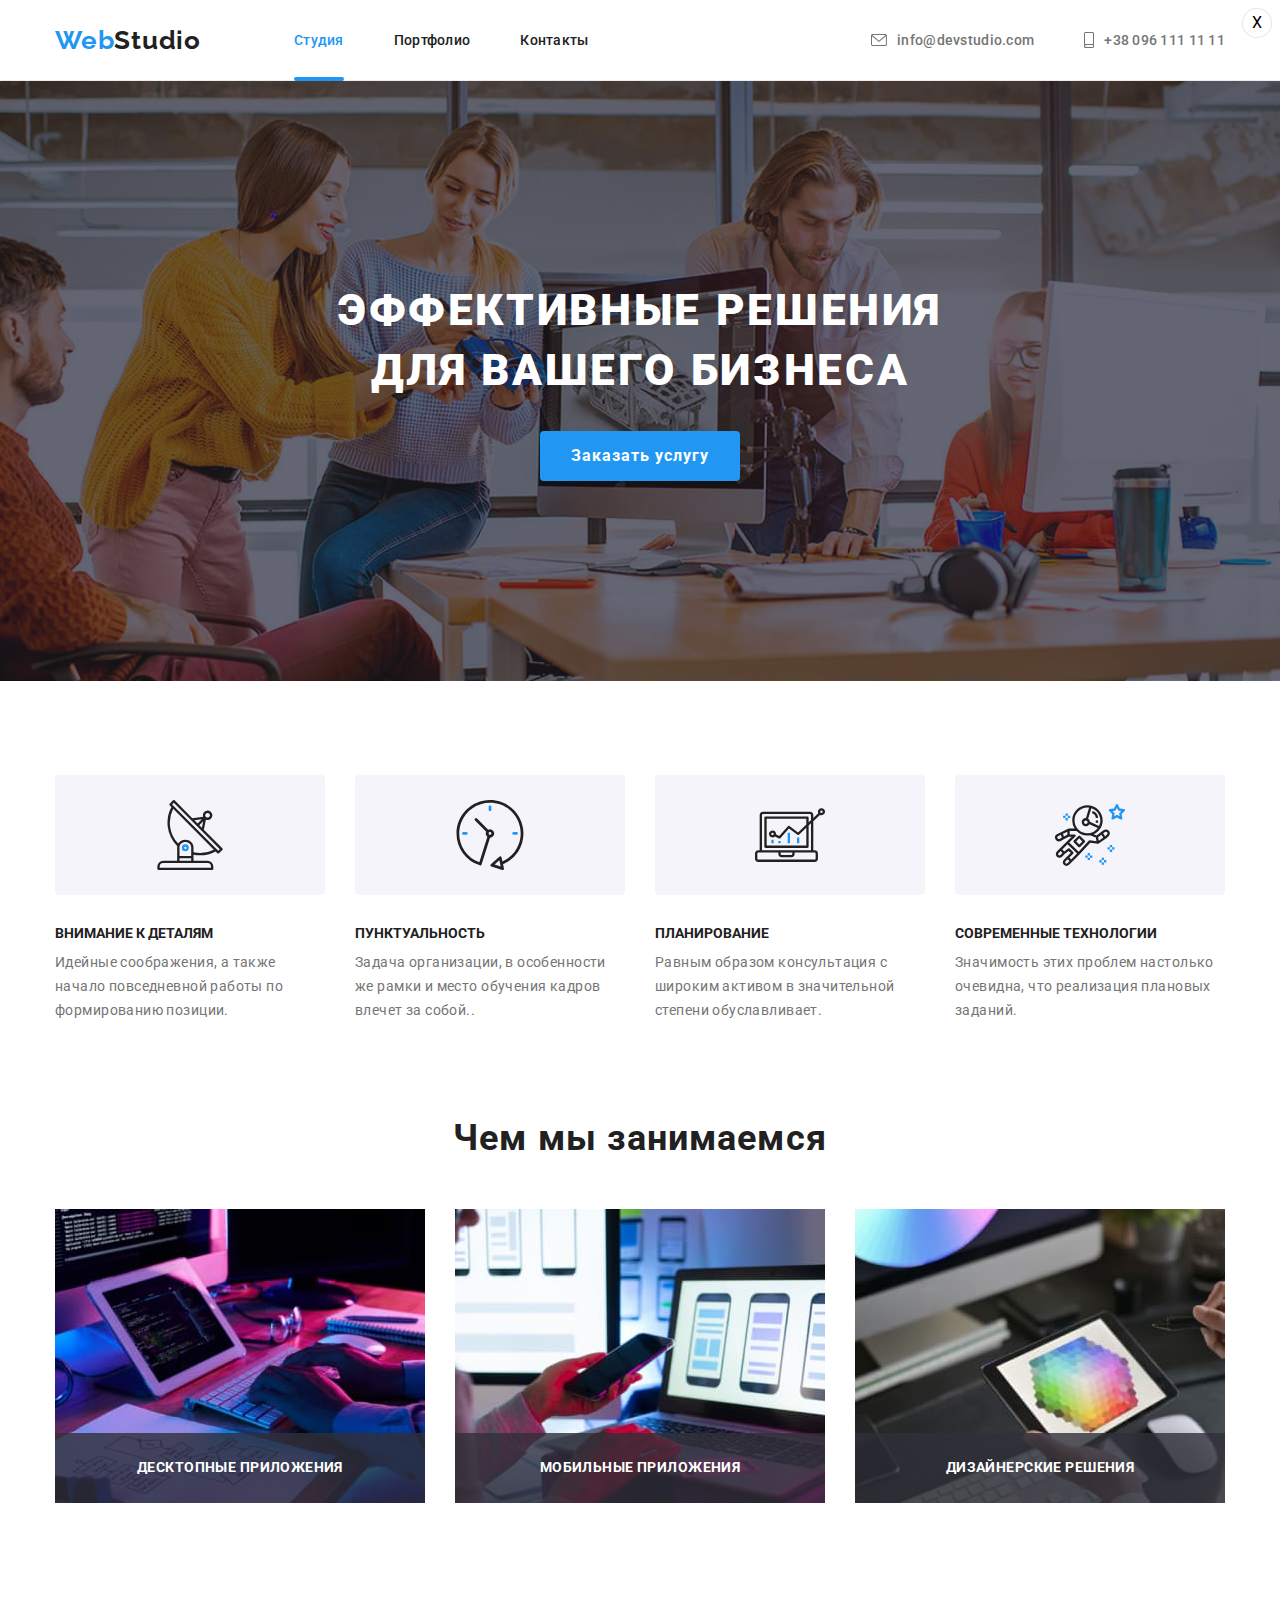
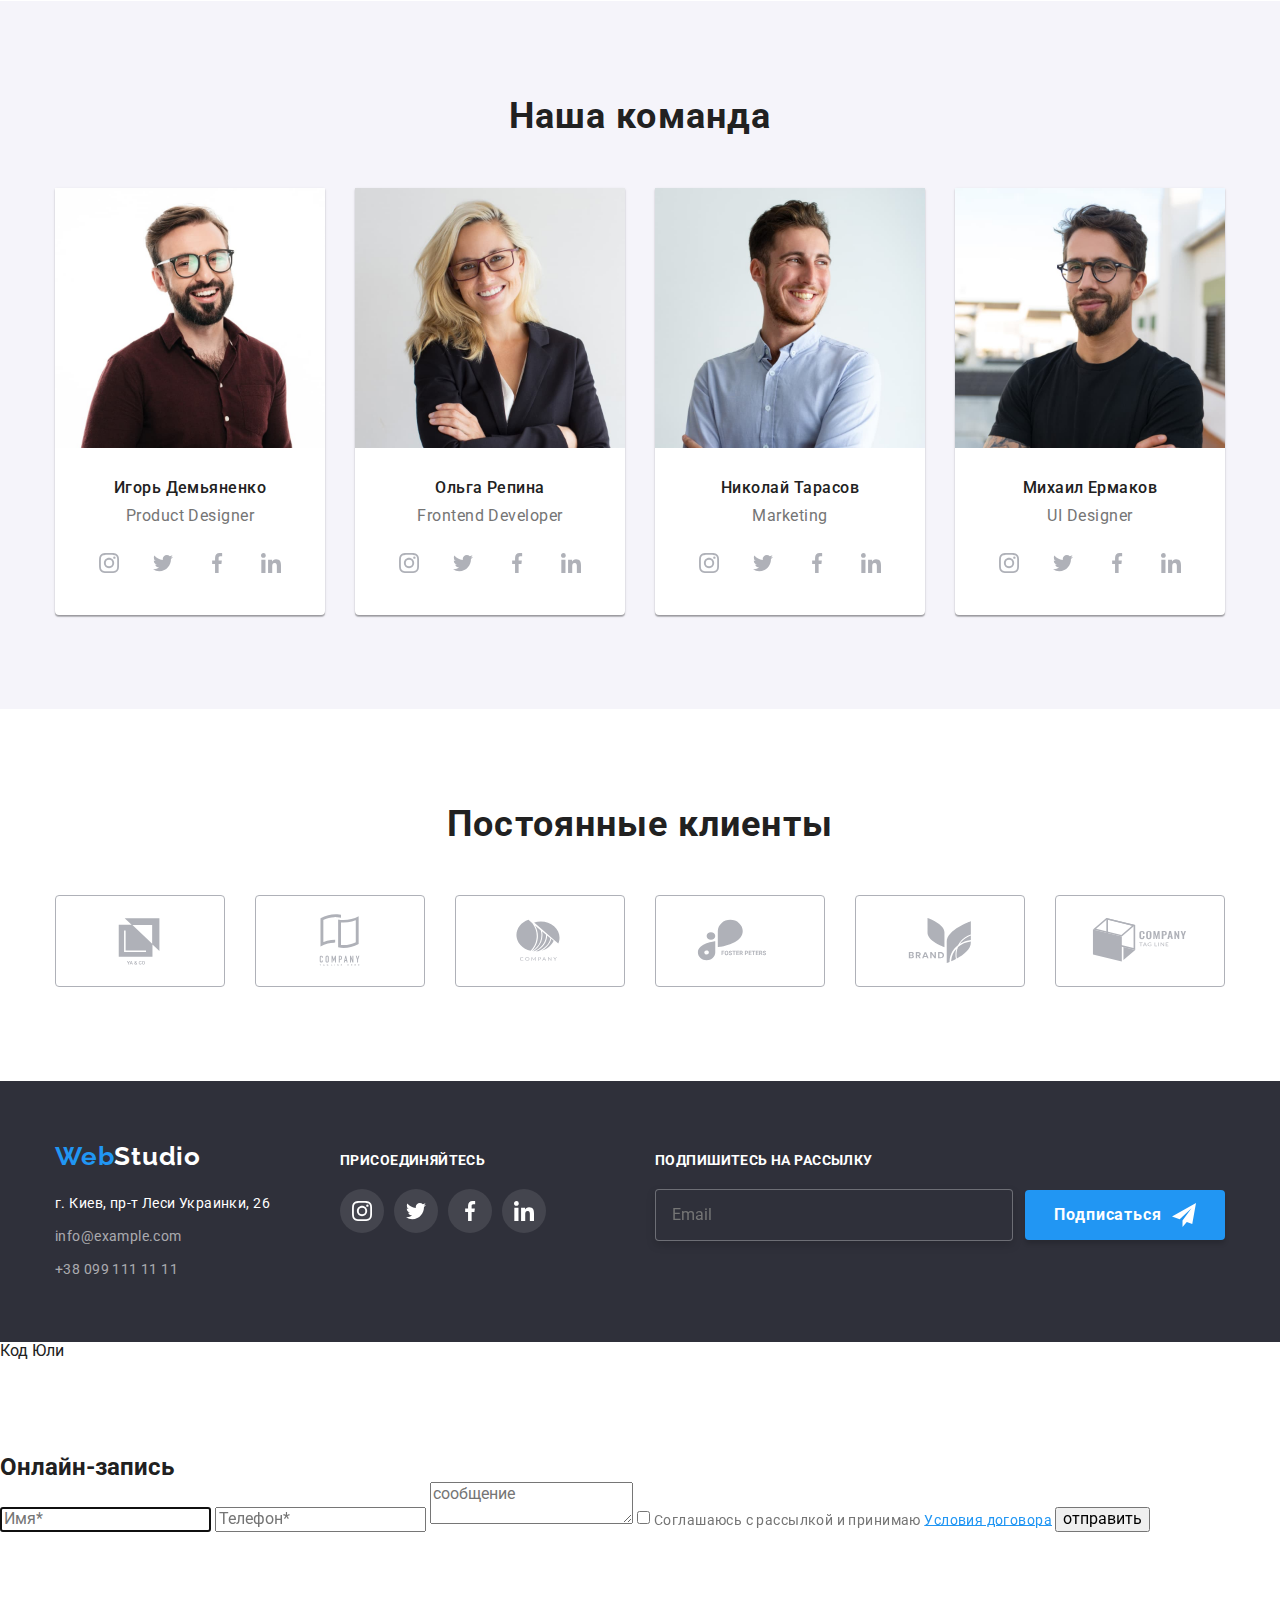
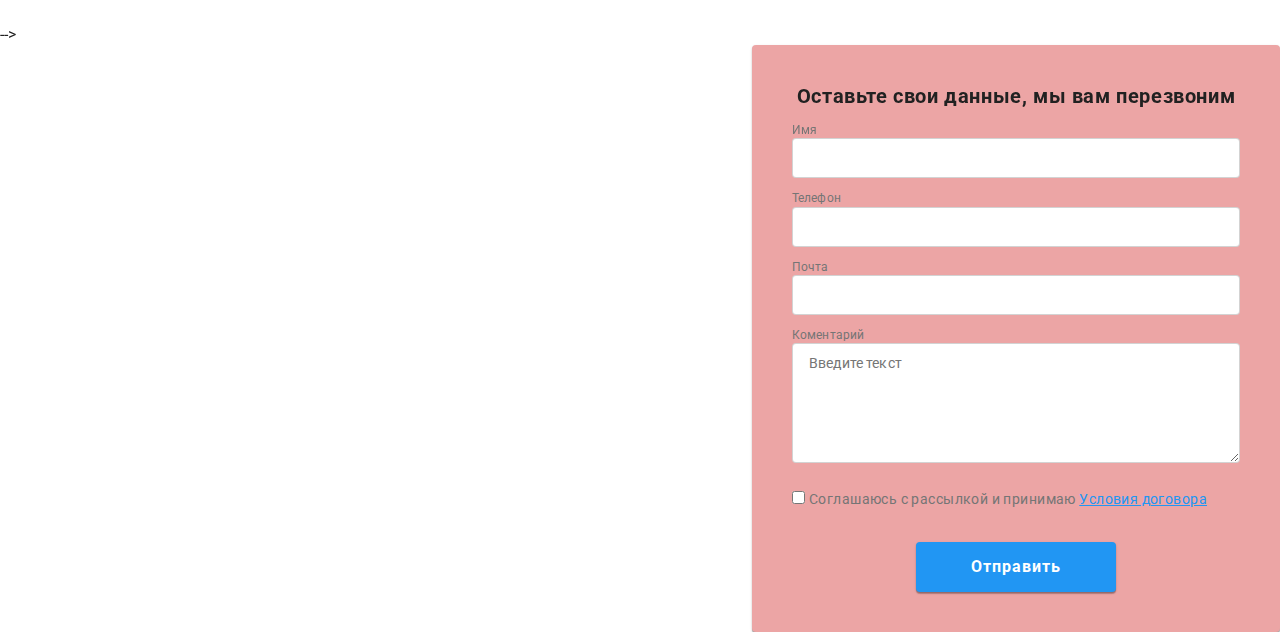
==== index.html @ 8621b05c "ДЗ№6" ====
<!DOCTYPE html>
<html lang="ru">
<head>
    <meta charset="UTF-8">
    <meta http-equiv="X-UA-Compatible" content="IE=edge">
    <meta name="viewport" content="width=device-width, initial-scale=1.0">
    <title>Web Studio</title>
    <link rel="preconnect" href="https://fonts.gstatic.com">
    <link href=" https://fonts.googleapis.com/css2?family=Raleway:wght@700&family=Roboto:wght@400;500;700;900&display=swap " rel = " stylesheet " >
    <link rel="stylesheet" href="https://cdnjs.cloudflare.com/ajax/libs/modern-normalize/1.0.0/modern-normalize.min.css"/>
    <link rel="stylesheet" href="./css/styles.css"/>
</head>
<body>
  <header class="page-header">
    <div class="container">
      <nav class="nav-header">
          <a href="./index.html" class="log-hdr logo-font"><span class="blue-text">Web</span>Studio</a>
          <ul class="list menu">
              <li class="menu-item"><a class="link header-link-hight nav-line active" href="index.html">Студия</a></li>
              <li class="menu-item"><a class="link header-link-hight" href="portfolio.html">Портфолио</a></li>
              <li class="menu-item"><a class="link header-link-hight" href="">Контакты</a></li>
          </ul>
      </nav>       
          <ul class="list menu header-contacts" >
              <li class="menu-item">
                <a class="link header-link-hight grey-text" href="">
                  <svg class="hdr-icon-mail"><use href="./img/icons/sprite.svg#icon-envelope"></use></svg>
                   info@devstudio.com</a>
              </li>
              <li class="menu-item">
                <a class="link header-link-hight grey-text" href="">
                  <svg class="hdr-icon-tel"><use href="./img/icons/sprite.svg#icon-smartphone"></use></svg>
                  +38 096 111 11 11</a>
              </li>
          </ul>
    </div>
  </header>
    <main>
      <section class="main-dark-bg">
         <div class="main-hero hero section-hero">       
          <h1 class="main-title">ЭФФЕКТИВНЫЕ РЕШЕНИЯ<br>ДЛЯ ВАШЕГО БИЗНЕСА</h1>
          <button type="button" class="main-button blue-background" data-modal-open>Заказать услугу</button>
        </div>
      </section>
      <section class="section">
        <div class="container ">
          <h2 class="title-invisible">НАШИ ПРЕИМУЩЕСТВА</h2>
          <ul class="list cards-icon-text">
            <li class="card-li-item">
              <div class="card-icon">
                <svg class="card-icons-svg"><use class="" href="./img/icons/sprite.svg#icon-antenna"></use></svg>
              </div>
              <div class="card-content ">
                <h3 class="title-card-content">ВНИМАНИЕ К ДЕТАЛЯМ</h3>
                <p class="text-card-content">Идейные соображения, а также начало повседневной работы по формированию позиции.</p>
              </div>
            </li>
            <li class="card-li-item">
              <div class="card-icon">
                <svg class="card-icons-svg"><use class="" href="./img/icons/sprite.svg#icon-clock"></use></svg>
              </div>
              <div class="card-content">
                <h3 class="title-card-content">ПУНКТУАЛЬНОСТЬ</h3>
                <p class="text-card-content">Задача организации, в особенности же рамки и место обучения кадров влечет за собой..</p>
              </div>
            </li>
            <li class="card-li-item">
              <div class="card-icon">
                <svg class="card-icons-svg"><use class="" href="./img/icons/sprite.svg#icon-diagram"></use></svg>
              </div>
              <div class="card-content ">
                <h3 class="title-card-content">ПЛАНИРОВАНИЕ</h3>
                <p class="text-card-content" >Равным образом консультация с широким активом в значительной степени обуславливает.</p>
              </div>
            </li>
            <li class="card-li-item">
              <div class="card-icon">
                <svg class="card-icons-svg"><use class="" href="./img/icons/sprite.svg#icon-astronaut"></use></svg>
              </div>
              <div class="card-content ">
                <h3 class="title-card-content">СОВРЕМЕННЫЕ ТЕХНОЛОГИИ</h3>
                <p class="text-card-content" >Значимость этих проблем настолько очевидна, что реализация плановых заданий.</p>
              </div>
            </li>
          </ul>
        </div>
      </section>
      <section class="section-works">
        <div class="container">
          <h2 class="works">Чем мы занимаемся</h2>
           <ul class="list list-works">
            <li class="li-img">
              <div class="work-img"> <img src="img/img.jpg" width="370" height="294" alt="Десктопные приложения">
              <div class="work-img-title"><h3 class="work-img-text"> ДЕСКТОПНЫЕ ПРИЛОЖЕНИЯ </h3> </div>
             </div>
            </li>
            <li class="li-img">
              <div class="work-img"> <img src="img/img-1.jpg" width="370" height="294" alt="Мобильные приложения">
              <div class="work-img-title"><h3 class="work-img-text"> МОБИЛЬНЫЕ ПРИЛОЖЕНИЯ </h3> </div>
            </div>
            </li>
            <li class="li-img">
              <div class="work-img"> <img src="img/img-2.jpg" width="370" height="294" alt="Дизайнерские решения">
              <div class="work-img-title"><h3 class="work-img-text"> ДИЗАЙНЕРСКИЕ РЕШЕНИЯ</h3> </div>
            </div> 
            </li>
          </ul>
       </div> 
    </section>
      <section class="team section">
         <div class="container">          
                <h2 class="team-title">Наша команда</h2>
                <ul class="list team-member card-set">
                  <li class="team-item">
                    <img src="img/img31.jpg" width="270" height="260" alt="Игорь Демьяненко"/>
                    <div class="team-item-info">
                    <h3 class="team-name">Игорь Демьяненко </h3>
                    <p lang="en">Product Designer</p>
                    </div>
                    <ul class="social-icons social-icons-team">
                      <li class="list social-icons-item">
                        <a href="" class="social-icons-link" target="_blank" rel="noopener noreferrer">
                          <svg class="social-icons-svg">
                            <use class="" href="./img/icons/sprite.svg#icon-instagram"></use>
                          </svg>
                        </a>
                      </li>
                      <li class="list social-icons-item">
                        <a href="" class="social-icons-link" target="_blank" rel="noopener noreferrer">
                          <svg class="social-icons-svg">
                            <use class="" href="./img/icons/sprite.svg#icon-twitter"></use>
                          </svg>
                        </a>
                      </li>
                      <li class="list social-icons-item">
                        <a href="" class="social-icons-link" target="_blank" rel="noopener noreferrer">
                          <svg class="social-icons-svg">
                            <use class="" href="./img/icons/sprite.svg#icon-facebook"></use>
                          </svg>
                        </a>
                      </li>
                      <li class="list social-icons-item">
                        <a href="" class="social-icons-link" target="_blank" rel="noopener noreferrer">
                          <svg class="social-icons-svg">
                            <use class="" href="./img/icons/sprite.svg#icon-linkedin"></use>
                          </svg>
                        </a>
                      </li>
                    </ul>
                  </li>
                  <li class="team-item">
                    <img src="img/img32.jpg" width="270" height="260" alt="Ольга Репина"/>
                    <div class="team-item-info">
                    <h3 class="team-name">Ольга Репина</h3>
                    <p lang="en">Frontend Developer</p>
                    </div>
                    <ul class="social-icons social-icons-team">
                      <li class="list social-icons-item">
                        <a href="" class="social-icons-link" target="_blank" rel="noopener noreferrer">
                          <svg class="social-icons-svg">
                            <use class="" href="./img/icons/sprite.svg#icon-instagram"></use>
                          </svg>
                        </a>
                      </li>
                      <li class="list social-icons-item">
                        <a href="" class="social-icons-link" target="_blank" rel="noopener noreferrer">
                          <svg class="social-icons-svg">
                            <use class="" href="./img/icons/sprite.svg#icon-twitter"></use>
                          </svg>
                        </a>
                      </li>
                      <li class="list social-icons-item">
                        <a href="" class="social-icons-link" target="_blank" rel="noopener noreferrer">
                          <svg class="social-icons-svg">
                            <use class="" href="./img/icons/sprite.svg#icon-facebook"></use>
                          </svg>
                        </a>
                      </li>
                      <li class="list social-icons-item">
                        <a href="" class="social-icons-link" target="_blank" rel="noopener noreferrer">
                          <svg class="social-icons-svg">
                            <use class="" href="./img/icons/sprite.svg#icon-linkedin"></use>
                          </svg>
                        </a>
                      </li>
                    </ul>
                  </li>
                  <li class="team-item">
                    <img src="img/img33.jpg" width="270" height="260" alt="Николай Тарасов"/>
                    <div class="team-item-info">
                    <h3 class="team-name">Николай Тарасов</h3>
                    <p lang="en">Marketing</p>
                    </div>
                    <ul class="social-icons social-icons-team">
                      <li class="list social-icons-item">
                        <a href="" class="social-icons-link" target="_blank" rel="noopener noreferrer">
                          <svg class="social-icons-svg">
                            <use class="" href="./img/icons/sprite.svg#icon-instagram"></use>
                          </svg>
                        </a>
                      </li>
                      <li class="list social-icons-item">
                        <a href="" class="social-icons-link" target="_blank" rel="noopener noreferrer">
                          <svg class="social-icons-svg">
                            <use class="" href="./img/icons/sprite.svg#icon-twitter"></use>
                          </svg>
                        </a>
                      </li>
                      <li class="list social-icons-item">
                        <a href="" class="social-icons-link" target="_blank" rel="noopener noreferrer">
                          <svg class="social-icons-svg">
                            <use class="" href="./img/icons/sprite.svg#icon-facebook"></use>
                          </svg>
                        </a>
                      </li>
                      <li class="list social-icons-item">
                        <a href="" class="social-icons-link" target="_blank" rel="noopener noreferrer">
                          <svg class="social-icons-svg">
                            <use class="" href="./img/icons/sprite.svg#icon-linkedin"></use>
                          </svg>
                        </a>
                      </li>
                    </ul>
                  </li>
                  <li class="team-item">
                    <img src="img/img34.jpg" width="270" height="260" alt="Михаил Ермаков"/>
                    <div class="team-item-info">
                    <h3 class="team-name">Михаил Ермаков</h3>
                    <p lang="en">UI Designer</p>
                    </div>
                    <ul class="social-icons social-icons-team">
                      <li class="list social-icons-item">
                        <a href="" class="social-icons-link team-icons-link" target="_blank" rel="noopener noreferrer">
                          <svg class="social-icons-svg">
                            <use class="" href="./img/icons/sprite.svg#icon-instagram"></use>
                          </svg>
                        </a>
                      </li>
                      <li class="list social-icons-item">
                        <a href="" class="social-icons-link team-icons-link" target="_blank" rel="noopener noreferrer">
                          <svg class="social-icons-svg">
                            <use class="" href="./img/icons/sprite.svg#icon-twitter"></use>
                          </svg>
                        </a>
                      </li>
                      <li class="list social-icons-item">
                        <a href="" class="social-icons-link team-icons-link" target="_blank" rel="noopener noreferrer">
                          <svg class="social-icons-svg">
                            <use class="" href="./img/icons/sprite.svg#icon-facebook"></use>
                          </svg>
                        </a>
                      </li>
                      <li class="list social-icons-item">
                        <a href="" class="social-icons-link team-icons-link" target="_blank" rel="noopener noreferrer">
                          <svg class="social-icons-svg">
                            <use class="" href="./img/icons/sprite.svg#icon-linkedin"></use>
                          </svg>
                        </a>
                      </li>
                    </ul>
                  </li>
                </ul>
          </div>
       </section>       
       <section class="section"> 
         <h2 class="title-client">Постоянные клиенты</h2>
        <div class="container"> 
            <ul class="list client-icons card-set-client">
                <li class="client-icons-item"> 
                  <a href="" class="client-link" target="_blank" rel="noopener noreferrer">
                    <svg class="client-icons-svg" width=106px height=60px>
                      <use class="" href="./img/icons/sprite.svg#icon-logo"></use> 
                      </svg>
                  </a>
                </li>
                <li class="client-icons-item"> 
                  <a href="" class="client-link" target="_blank" rel="noopener noreferrer">
                    <svg class="client-icons-svg" width=106px height=60px>
                      <use class="" href="./img/icons/sprite.svg#icon-logo1"></use> 
                      </svg>
                  </a>
                </li>
                <li class="client-icons-item"> 
                  <a href="" class="client-link" target="_blank" rel="noopener noreferrer">
                    <svg class="client-icons-svg" width=106px height=60px>
                      <use class="" href="./img/icons/sprite.svg#icon-logo2"></use> 
                      </svg>
                  </a>
                </li>
                <li class="client-icons-item"> 
                  <a href="" class="client-link" target="_blank" rel="noopener noreferrer">
                    <svg class="client-icons-svg" width=106px height=60px>
                      <use class="" href="./img/icons/sprite.svg#icon-logo3"></use> 
                      </svg>
                  </a>
                </li>
                    <li class="client-icons-item"> 
                      <a href="" class="client-link" target="_blank" rel="noopener noreferrer">
                        <svg class="client-icons-svg" width=106px height=60px>
                          <use class="" href="./img/icons/sprite.svg#icon-logo4"></use> 
                          </svg>
                      </a>
                    </li>
                    <li class="client-icons-item"> 
                      <a href="" class="client-link" target="_blank" rel="noopener noreferrer">
                        <svg class="client-icons-svg" width=106px height=60px>
                          <use class="" href="./img/icons/sprite.svg#icon-logo5"></use> 
                        </svg>
                      </a>
                    </li>
              </ul>
           </div>      
      </section>
    </main>
    <footer class="ftr-dark-bg">
      <div class="container footer-flex">
        <div>
          <a href="./index.html" class="log logo-font footer-logo"><span class="blue-text">Web</span>Studio</a>
          <address>
          <ul class="list footer-text">
            <li class="adres-txt"><a class="link adres-txt" href="https://goo.gl/maps/XNxuDnSuaGoXyThm7" target="_blank" rel="noopener noreferrer">г. Киев, пр-т Леси Украинки, 26</a></li>
            <li class="footer-grey-txt"><a class=" link footer-grey-txt" href="mailto:info@example.com">info@example.com</a></li>
            <li><a class="link footer-grey-txt" href="tel:+380991111111">+38 099 111 11 11</a></li>
          </ul>
          </address>
        </div>
        <div class="ftr-social">
          <p class="ftr-social-title">ПРИСОЕДИНЯЙТЕСЬ</p>
          <ul class="social-icons">
            <li class="list social-icons-item">
              <a href="" class="ftr-icons-link social-icons-link" target="_blank" rel="noopener noreferrer">
                <svg class="social-icons-svg-ftr">
                  <use class="" href="./img/icons/sprite.svg#icon-instagram"></use>
                </svg>
              </a>
            </li>
            <li class="list social-icons-item">
              <a href="" class="ftr-icons-link social-icons-link" target="_blank" rel="noopener noreferrer">
                <svg class="social-icons-svg-ftr">
                  <use class="" href="./img/icons/sprite.svg#icon-twitter"></use>
                </svg>
              </a>
            </li>
            <li class="list social-icons-item">
              <a href="" class="ftr-icons-link social-icons-link" target="_blank" rel="noopener noreferrer">
                <svg class="social-icons-svg-ftr">
                  <use class="" href="./img/icons/sprite.svg#icon-facebook"></use>
                </svg>
              </a>
            </li>
            <li class="list social-icons-item">
              <a href="" class="ftr-icons-link social-icons-link" target="_blank" rel="noopener noreferrer">
                <svg class="social-icons-svg-ftr">
                  <use class="" href="./img/icons/sprite.svg#icon-linkedin"></use>
                </svg>
              </a>
            </li>
          </ul>
        </div>
        <div class="ftr-maling">
          <p class="ftr-maling-title">ПОДПИШИТЕСЬ НА РАССЫЛКУ</p>
          <form name=""  autocomplete="off" >
            <label for="email" class="ftr-label-email">
              <input type="email" name="email" class="ftr-input-email" placeholder="Email" />
            </label>
            <button type="submit" class="ftr-button-send blue-background">
              <div class="ftr-btn-send">
                <p class="ftr-button-txt" >Подписаться</p>
                <svg class="ftr-icons-send">
                  <use class="" href="./img/icons/sprite-form.svg#icon-icon-send"></use>
                </svg></div>
            </button>
          </form>
        </div>
      </div>
    </footer> 
    <div class="backdrop is-hidden" data-modal>
      <div class="modal">
        <button class="modal-btn-close" data-modal-close>X</button>
         <p class="modal-title">Оставьте свои данные, мы вам перезвоним</p>
            <div class="modal-forms">
                  <form class="form" name="" autocomplete="off">
                  
                          <div class="form-field">
                           
                            <label for="name" class="form-label">Имя
                            <input type="text" class="form-input" name="name" id="name"/>
                            </label>
                          </div>
                          <div class="form-field">
                              
                              <label for="tel" class="form-label">Телефон
                                <input type="tel" class="form-input" name="tel" id="tel"/></label>
                          </div>
                          <div class="form-field">
                              
                              <label for="name" class="form-label">Почта
                                <input type="email" class="form-input" name="mail" id="mail"/></label>
                          </div>
                   </form>
            </div> 
      </div>
    </div>
    <script src="./js/modal.js"></script> 
</body>
</html>


Код Юли
 <section class="section content-box" id="contact-form">
            <h2 class="title section-title">Онлайн-запись</h2>
            <form class="contact-form">
              <input
                type="text"
                name="user-name"
                class="contact-form-field"
                pattern="^[a-zA-ZА-Яа-яЁё\s]+$"
                placeholder="Имя*"
                required
                autofocus
              />
              <input
                type="tel"
                name="user-phone"
                class="contact-form-field"
                pattern="[0-9]{10}"
                placeholder="Телефон*"
                required
              />
              <textarea
                class="contact-form-field contact-form-message"
                name="user-message"
                placeholder="сообщение"
              ></textarea>
              <input type="checkbox" name="user-checkbox" class="checkbox visually-hidden" id="checkbox" />
              <label class="checkbox-label" for="checkbox">
                Соглашаюсь с рассылкой и принимаю <a href="#" class="checkbox-link">Условия договора</a>
              </label >

              <button type="submit" class="btn">отправить</button>
            </form>
          </section> -->

          <div class="modal-1">
            <button class="modal-btn-close" data-modal-close>X</button>
             <p class="modal-title">Оставьте свои данные, мы вам перезвоним</p>
                <div class="">
                  <form class="modal-forms" name="" autocomplete="off">
  
                         <label for="name" class="form-label">Имя</label>
                        <input type="text" class="form-input" name="name" id="name"/>
                         
                          <label for="tel" class="form-label">Телефон</label>
                          <input type="tel" class="form-input" name="tel" id="tel"/>
                         
                              <label for="mail" class="form-label">Почта</label>
                                <input type="email" class="form-input" name="mail" id="mail"/>
                         
                          <!-- <div class="modal-form-field"> -->
                              
                              <label for="comment" class="form-label">Коментарий</label>
                          <textarea
                          class="form-comment "
                          name="comment"
                          placeholder="Введите текст"></textarea> 
                    
                        <!-- </div> -->
                        <div class="user-accept"><input type="checkbox" name="user-checkbox" class="checkbox visually-hidden" id="checkbox" />
                   <label class="checkbox-label" for="checkbox">
                     Соглашаюсь с рассылкой и принимаю <a href="#" class="checkbox-link">Условия договора</a>
                   </label ></div>
                   <div class="form-btn">
                   <button type="submit" class="form-button blue-background">Отправить</button></div>
                   </form>
                   
                </div> 
           </div>
---- css/styles.css ----
:root {
    --white-color:#FFFFFF ;
    --black-color:#212121 ;
    --brand-color: #FFFFFF ;
    --grey-color: #757575;
    --object-color: #2196F3 ;
    --dark-bg: #2F303A ;
    --main-font: "Roboto",  sans-serif;
}
html {
    box-sizing: border-box;
}
body {
    background: var(--brand-color) ;
    color:var(--black-color);
    font-family: var(--main-font);
}  

*,
*::before,
*::after {
    box-sizing: inherit;
}
h1,
h2,
h3,
p {
  margin-top: 0;
  margin-bottom: 0;
}
a {
    text-decoration: none;
    color:var(--black-color);
  }

img {
    display: block;
    max-width: 100%;
    height: auto;
}
nav a.active {
    color:var(--object-color);
}



.list {
    margin: 0;
    padding-left: 0;
    list-style: none;
}
.container {
  width: 1200px;
  padding-left: 15px;
  padding-right: 15px;
  margin-left: auto;
  margin-right: auto;
}
.section {
    padding-top: 94px;
    padding-bottom: 94px;
}

.logo-font {
    font-family:"Raleway", sans-serif;
    font-size: 26px;
    line-height: 1.17;
    letter-spacing: 0.03em;
    font-weight: 700;
}

.log-hdr {
    display: inline-block;
    margin-right: 93px;
    padding: 24px 0%;
}

.log {
    display: inline-block;
    }
.page-header {
    border-bottom: 1px solid rgba(236, 236, 236, 1)
}
.page-header .container {
    display: flex;
    justify-content: flex-end;
}
.header-contacts {
    align-items: center;
}   
.header-link-hight {
    display: flex;
    position: relative;
    align-items: center;
    padding: 32px 0px;
    transition-property: color;
    transition-duration: 250ms;
    transition-timing-function: cubic-bezier(0.4, 0, 0.2, 1);
}     

.menu {
    display: inline-flex;
}

.menu-item:not(:last-child) {
    margin-right: 50px;
}
.nav-header {
    display: flex;
    align-items: center;
    margin-right: auto;
}
.hdr-icon-mail {
    width: 16px;
    height: 12px;
    margin-right: 10px;
    fill: currentColor; 
}
.hdr-icon-tel {
    width: 10px;
    height: 16px;
    margin-right: 10px;
    fill: currentColor; 
}

.nav-line::after { 
  content: "";
  display: block;
  position: absolute;
  bottom: -1px;
  width: 100%;
  height: 4px;
  border-radius: 2px;  
  background-color: var(--object-color);
}

header {
    background:var(--brand-color);
    font-weight: 500;
    font-size: 14px;
    line-height: 1.17;
    letter-spacing: 0.02em;
  }

.section-hero {
    display: flex;
    flex-direction: column;
    align-items: center;
    justify-content: center;
    margin-right: auto;
    margin-left: auto;
   
}
.hero {
    padding: 200px 0px;
}
.blue-text {
    color: var(--object-color);
}
.link {
    transition-duration: 250ms;
    transition-property: color, background-color, box-shadow;
    transition-timing-function: cubic-bezier(0.4, 0, 0.2, 1);
}

.link:hover,
.link:focus {
  color: var(--object-color);
  
}
.button:hover,
.button:focus {
  color: var(--white-color); 
  background: var(--object-color);
  box-shadow:   0px 2px 2px 0px rgba(0, 0, 0, 0.12),
                0px 1px 2px 0px rgba(0, 0, 0, 0.08),
                0px 3px 1px 0px rgba(0, 0, 0, 0.1);
}

.main-title {
    font-size: 44px;
    font-weight: 900;
    letter-spacing: 0.06em;
    line-height: 1.36;
    color: var(--white-color) ;
    text-align: center;
 }

.main-hero {
    background-image: linear-gradient(to right,
    rgba(47, 48, 58, 0.4),
    rgba(47, 48, 58, 0.4)),
    url(../img/mainbackground.png);
    background-repeat: no-repeat;
    background-position: center;
    background-size: auto;
    max-width: 1600px;
}

.main-dark-bg {
    background: var(--dark-bg);
    max-width: 1600px;
    margin: auto;
   }

.main-button {
    cursor: pointer;
    color: var(--white-color) ;
    font-weight: 700;
    line-height: 1.88;
    text-align: center;
    letter-spacing: 0.06em;
    height: 50px;
    width: 200px;
    border: none;
    border-radius: 4px;
    margin-top: 30px;
    padding: 0;
    box-shadow: 0px 4px 4px rgba(0, 0, 0, 0.15);
}
.blue-background {
    background: var(--object-color) ;
}

.title-invisible {
    display: none;
}

.cards-icon-text {
    display: flex;
     width: 270px;
}
.card-li-item:not(:last-child)  {
    margin-right: 30px;
}

.card-icon {
    display: flex;
    background: #F5F4FA;
    border-radius: 4px;
     width: 270px;
     height: 120px;
    align-items: center;
    margin-bottom: 30px;
}
.card-content {
    display: block;
}
.title-card-content {
    font-size: 14px;
    text-align: left;
    margin-bottom: 10px;
}

.text-card-content {
    width: 270px;
    font-size: 14px;
    line-height: 1.71;
    letter-spacing: 0.03em;
    color:var(--grey-color);
}

 .works-icons-item {
    display: flex;
    align-items: center;
    height: 120px ;
    width: 270px;
    background: #F5F4FA; 
 } 
.card-icons-svg {
    height: 70px;
    width: auto;
}

.section-works {
     padding-bottom: 94px;
}
.list-works {
    display: inline-flex; 
}

.li-img:not(:last-child) {
  margin-right: 30px;
  }

.work-img {
    position: relative;
}

.work-img-text {
    position: absolute;
    bottom: 0%;
    width: 100%;
    height: 70px;
    display: flex;
    justify-content:center;
    align-items:center;
    background-color: rgba(47, 48, 58, 0.8);
    color: var(--brand-color);
    font-weight: bold;
    font-size: 14px;
    line-height: 1.14;
    letter-spacing: 0.03em;
    text-align: center;
}

.card-set {
    display: flex;
    flex-wrap: wrap;
    margin-left: -30px;
    margin-top: -50px;
}
.team-item {
    margin-left: 30px;
    margin-top: 50px;
    background: var(--brand-color);
    box-shadow: 0px 1px 3px rgba(0, 0, 0, 0.12), 
                0px 1px 1px rgba(0, 0, 0, 0.14), 
                0px 2px 1px rgba(0, 0, 0, 0.2);
    border-radius: 0px 0px 4px 4px;
    width: 270px;
}

.works,
.team-title  {
    font-size: 36px;
    line-height: 1.17;
    letter-spacing: 0.03em;
    text-align: center;
    margin-bottom: 50px ; 
   }
.team {
    background: #F5F4FA; 
}
.team-member {
    font-size: 16px;
    line-height: 1.17;
    letter-spacing: 0.03em;
    text-align: center;
    color:var(--grey-color);
   }

 .team-item-info {
     padding-top: 30px ;
     padding-bottom: 16px ;
 }  
.team-name {
    font-size: 16px;
    line-height: 1.19;
    font-weight: 500;
    text-align: center;
    letter-spacing: 0.03em;
    color:var(--black-color);
    padding-bottom: 10px ;
}
.grey-text {
    color:var(--grey-color) ;
}
footer {
    padding: 60px 0px; 
}
.footer-logo {
    margin-bottom: 20px ;
    color:var(--white-color) ;
}
.footer-text {
    font-style: normal;   
    font-size: 14px;
    line-height: 1.71;
    letter-spacing: 0.03em;
}
.adres-txt{
    color:var(--white-color);
    margin-bottom: 9px;
}
.footer-grey-txt {
    color: rgba(255, 255, 255, 0.6);
    margin-bottom: 9px;
}


/* portfolio*/

.li-button {
    margin-right: 8px;
}
.button {
    cursor: pointer;
    background: #F5F4FA ;
    font-weight: 500;
    font-size: 16px;
    line-height: 1.63;
    letter-spacing: 0.06em;
    border: 0px;
    border-radius: 4px;
    padding: 6px 22px;
    transition-duration: 250ms;
    transition-property: color, background-color, box-shadow;
    transition-timing-function: cubic-bezier(0.4, 0, 0.2, 1);
} 

.button-all { /* кнопка синяя всегда*/
    color: var(--white-color); 
    background: var(--object-color);
}

 .menu-button {
    display: flex;
    justify-content: center;
    flex-wrap: wrap;
    margin-bottom: 50px;
 }


.card-portf {
    margin-bottom: -1px;
}

.cards {
    display: flex;
    flex-wrap: wrap;
    flex-basis: calc((100% - 3 * 30px) / 3);
    margin-left: -30px;
    margin-top: -30px;
}
.list-card {
    display: flex;
    margin-left: 30px;
    margin-top: 30px;
    padding-top: 0 px;
    background: var(--brand-color);    
    width: 368px;
}

 .link-card {
    position: relative;
 }
 
.card-portf {
     display: block;
     position: relative;
     overflow: hidden ;
}

.link-card:hover,
.link-card:focus { 
    box-shadow:  0px 1px 1px rgba(0, 0, 0, 0.12), 
                  0px 4px 4px rgba(0, 0, 0, 0.06),
                   1px 4px 6px rgba(0, 0, 0, 0.16);
    transition-duration: 250ms;
    transition-timing-function: cubic-bezier(0.4, 0, 0.2, 1);
}
.overlay-text {
    opacity: 0;
    position: absolute;
    top: 0;
    left: 0;
    width: 100%;
    height: 100%;
    padding: 63px 24px;
    background-color: rgba(33, 150, 243, 0.9);
    transform: translateY(100%);
    transition-duration: 250ms;
    transition-timing-function: cubic-bezier(0.4, 0, 0.2, 1);
}

.link-card:hover .overlay-text,
.link-card:focus .overlay-text {
    opacity: 1;
    transform: translateY(0%);
    transition-duration: 250ms;
    transition-timing-function: cubic-bezier(0.4, 0, 0.2, 1);
 }

.card-title {
    font-weight: 700;
    font-size: 18px;
    line-height: 2;
    letter-spacing: 0.06em;
 }

.overlay-text {
   font-size: 18px;
    line-height: 1.56;
    letter-spacing: 0.03em;
    color: var(--white-color);
}

.card-txt-portf {
    font-weight: 400 ;
    font-size: 16px ;
    line-height: 1.88 ;
    letter-spacing: 0.03em;
    color:var(--grey-color);
}

.card-txt {
    padding: 20px 24px;
    border: 1px solid #EEEEEE;
}



.social-icons {
    display: inline-flex;
    padding-inline-start: 0px;
    margin-block-start: 0px;
    margin-block-end: 0px;
}
.social-icons-team {
    padding-bottom: 30px;
}
.social-icons-svg {
    width: 20px;
    height: 20px;
    fill: rgba(175, 177, 184, 1);
   }

.social-icons-link:hover .social-icons-svg,
.social-icons-link:focus .social-icons-svg {
      fill: var(--brand-color);
}
.social-icons-link:hover,
.social-icons-link:focus {
     background-color:  var(--object-color);
}

.social-icons-link {
    display: flex;
    align-items: center;
    justify-content: center;
    width: 44px;
    height: 44px;
    border-radius: 50%;
    transition-duration: 250ms;
    transition-property: color, background-color;
    transition-timing-function: cubic-bezier(0.4, 0, 0.2, 1);
}

.social-icons-item:not(:last-child) {
    margin-right: 10px;
}

.title-client {
    font-size: 36px;
    line-height: 1.17;
    text-align: center;
    letter-spacing: 0.03em;
    margin-bottom: 50px;
   }

.client-icons {
     display: block;
}

.client-icons-item {
    width: 170px ;
    height: 92px ;
 } 
.client-icons :not(:last-child) {
    margin-right: 30px;
}
.client-link{
    border: 1px solid #AFB1B8 ;
    box-sizing: border-box;
    border-radius: 4px;
    display: flex;
    justify-content: center;
    align-items: center;
    width: 100%;
    height: 100%;
    fill: rgba(175, 177, 184, 1);
    transition-duration: 250ms;
    transition-property:  fill, border-color;
    transition-timing-function: cubic-bezier(0.4, 0, 0.2, 1);

}

.card-set-client {
    display: flex;
    flex-wrap: wrap;
}

.client-link:hover,
.client-link:focus  {
    fill:  var(--object-color);
    border-color:var(--object-color) ;

}

.ftr-dark-bg {
    background: var(--dark-bg);
}
.footer-flex {
    display: flex;
    align-items: baseline;
    margin-right: auto;
}
.ftr-social {
    margin-left: 70px;
}
.social-icons-svg-ftr {
    width: 20px;
    height: 20px;
    fill: var(--brand-color);
}
.ftr-social-title {
    font-weight: bold;
    font-size: 14px;
    line-height: 1.14;
    letter-spacing: 0.03em;
    color: var(--brand-color);
    margin-bottom: 20px;
}
.ftr-icons-link {
    background-color:rgba(255, 255, 255, 0.1);
}



.ftr-maling {
    width: 570px;
    margin-left: auto;
}

.ftr-maling-title {
    font-weight: bold;
    font-size: 14px;
    line-height: 1.14;
    letter-spacing: 0.03em;
    color: var(--brand-color);
    margin-bottom: 20px;
}

.ftr-input-email {
    width: 358px; 
    font-size: 16px;
    line-height: 1.25;
    color: rgba(255, 255, 255, 0.6);
    background-color: var(--dark-bg);
    border: 1px solid rgba(255, 255, 255, 0.3);
    filter: drop-shadow(0px 4px 4px rgba(0, 0, 0, 0.15));
    border-radius: 4px;
    padding-top: 15px;
    padding-bottom: 15px;
    padding-left: 16px;
}

.ftr-button-send {
    cursor: pointer;
    color: var(--white-color) ;
    font-weight: 700;
    line-height: 1.88;
    text-align: center;
    letter-spacing: 0.06em;
    height: 50px;
    width: 200px;
    border: none;
    border-radius: 4px;
    margin-left: 8px;
    box-shadow: 0px 4px 4px rgba(0, 0, 0, 0.15);
}

.ftr-btn-send {
    display: inline-flex;
    align-items: center;
}

.ftr-button-txt {
    margin-right: 10px;
}

.ftr-icons-send {
    width: 24px;
    height: 24px;
    fill: var(--brand-color);
}


.modal {
    position: absolute;
    top: 50%;
    left: 50%;
    transform: translate(-50%, -50%);
    width: 100%;
    max-width: 528px;
    min-height: 581px;
    padding: 40px 40px;
    background-color: #fff;
    box-shadow:  0px 1px 3px rgba(0, 0, 0, 0.12),
                 0px 1px 1px rgba(0, 0, 0, 0.14),
                 0px 2px 1px rgba(0, 0, 0, 0.2);
    border-radius: 4px;
  }

  

.backdrop {
    position: fixed;
    top: 0;
    left: 0;
    width: 100%;
    height: 100%;
    background-color: rgba(23, 26, 36, 0.6);
    overflow: auto;
    transition-duration: 250ms;
    transition-timing-function: cubic-bezier(0.4, 0, 0.2, 1);
  }
  
  .is-hidden {
    opacity: 0;
    visibility: hidden;
    pointer-events: none;
  }

  .modal-btn-close {
    cursor: pointer;
    position: absolute;
    top: 8px;
    right: 8px;
    border-radius: 50%;
    border: 1px solid rgba(0, 0, 0, 0.1);
    background: #FFFFFF;
    width: 30px;
    height: 30px;
  }
.modal-title {
    margin-bottom: 12px;
    font-weight: bold;
    font-size: 20px;
    line-height: 1.15;
    text-align: center;
    letter-spacing: 0.03em;
    color: #212121;
}
.modal-forms {
    /*display: flex;
    flex-direction: column;*/
    /*align-items: center;*/
    /*justify-content: center;*/
    /*margin-right: auto;
    margin-left: auto;*/
    
}
.modal-1 {
    
    margin-left: auto;
    max-width: 528px;
    min-height: 581px;
    padding: 40px 40px;
    background-color: rgb(236, 165, 165);
    box-shadow:  0px 1px 3px rgba(0, 0, 0, 0.12),
                 0px 1px 1px rgba(0, 0, 0, 0.14),
                 0px 2px 1px rgba(0, 0, 0, 0.2);
    border-radius: 4px;
  }
.modal-form-field {
 
}
.form-label {
    /*display: block;*/
    
    margin-bottom: 4px;
    font-size: 12px;
    line-height: 1.16;
    letter-spacing: 0.01em;
    color: var(--grey-color);

}

.form-input {
    /*display: block;*/
    width: 100%;
    height: 40px;
    margin-bottom: 10px;
    border: 1px solid rgba(33, 33, 33, 0.2);
    border-radius: 4px;
}

.form-comment {
    /*display: block;*/
    width: 100%;
    height: 120px;
    margin-bottom: 20px;
    border: 1px solid rgba(33, 33, 33, 0.2);
    border-radius: 4px;
    font-size: 14px;
    line-height: 1.14;
    letter-spacing: 0.01em;
    color: rgba(117, 117, 117, 0.5);
    padding: 12px 16px;
}

.form-button {
    display: block;
   margin-right: auto;
   margin-left: auto;
  
    cursor: pointer;
    color: var(--white-color) ;
    font-weight: 700;
    line-height: 1.88;
    text-align: center;
    letter-spacing: 0.06em;
    height: 50px;
    width: 200px;
    border: none;
    border-radius: 4px;
    box-shadow:  0px 1px 3px rgba(0, 0, 0, 0.12),
                 0px 1px 1px rgba(0, 0, 0, 0.14), 
                 0px 2px 1px rgba(0, 0, 0, 0.2);

}
.user-accept {
    margin-bottom: 30px;
}
.checkbox-label {
    font-weight: normal;
    font-size: 14px;
    line-height: 1.71;
    letter-spacing: 0.03em;
    color: var(--grey-color);

}

.checkbox-link {
     font-size: 14px;
    line-height: 1.71;
    letter-spacing: 0.03em;
    text-decoration: underline;
    color: var(--object-color);
}



  /* Код Юли
  .contact-form {
  display: flex;
  flex-wrap: wrap;
  justify-content: space-between;
}

.contact-form-field {
  width: calc((100% - 30px) / 2);
  padding-bottom: 8px;
  margin-bottom: 44px;
  font-weight: 600;
  font-size: 11px;
  line-height: 1.36;
  letter-spacing: 0.1em;
  color: #fff;
  background: transparent;
  border-left: 0;
  border-right: 0;
  border-top: 0;
  border-bottom: 1px solid rgba(157, 164, 189, 0.4);
  outline: none;
}

.contact-form-field:-webkit-autofill,
.contact-form-field:-webkit-autofill:hover,
.contact-form-field:-webkit-autofill:focus {
  -webkit-text-fill-color: #fff;
  -webkit-box-shadow: 0 0 0px 1000px var(--dark-bg) inset;
}

.contact-form-field:focus {
  border-bottom-color: #fff;
}

.contact-form-field:valid:not(:placeholder-shown):focus {
  color: green;
  border-bottom-color: green;
}

.contact-form-field:invalid:not(:placeholder-shown):focus {
  color: red;
  border-bottom-color: red;
}

.contact-form-field::placeholder {
  text-transform: uppercase;
  color: rgba(157, 164, 189, 0.4);
}

.checkbox-label {
  font-style: italic;
  margin-bottom: 44px;
}

.checkbox-label::before {
  content: "";
  display: inline-block;
  width: 16px;
  height: 16px;
  border: 1px solid var(--second-bg);
  border-radius: 3px;
}

.checkbox:checked + .checkbox-label::before {
  background-image: url(../images/check.svg);
  background-repeat: no-repeat;
  background-position: center;
  background-size: contain;
  background-color: var(--accent-cl);
  border-color: var(--accent-cl);
}

.checkbox-link {
  color: var(--accent-cl);
}

.contact-form-message {
  resize: none;
  width: 100%;
  height: 75px;
}*/
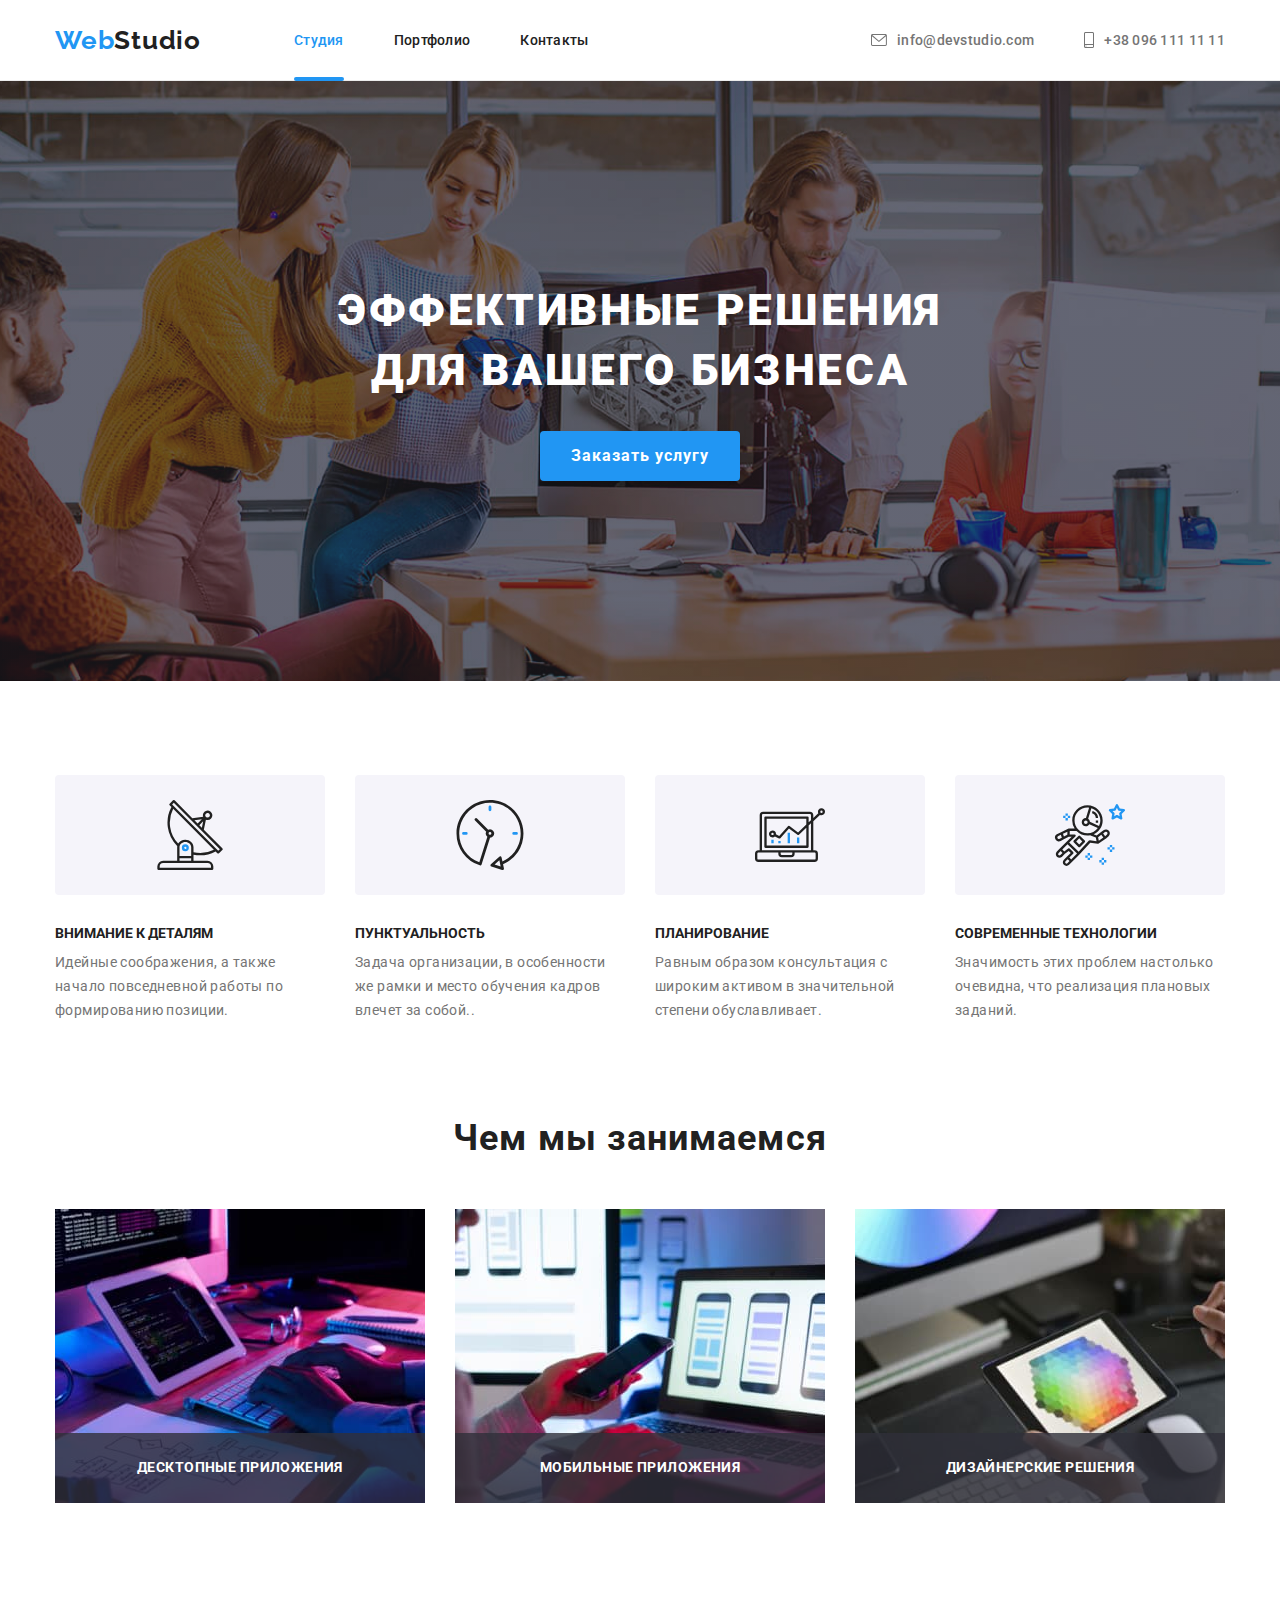
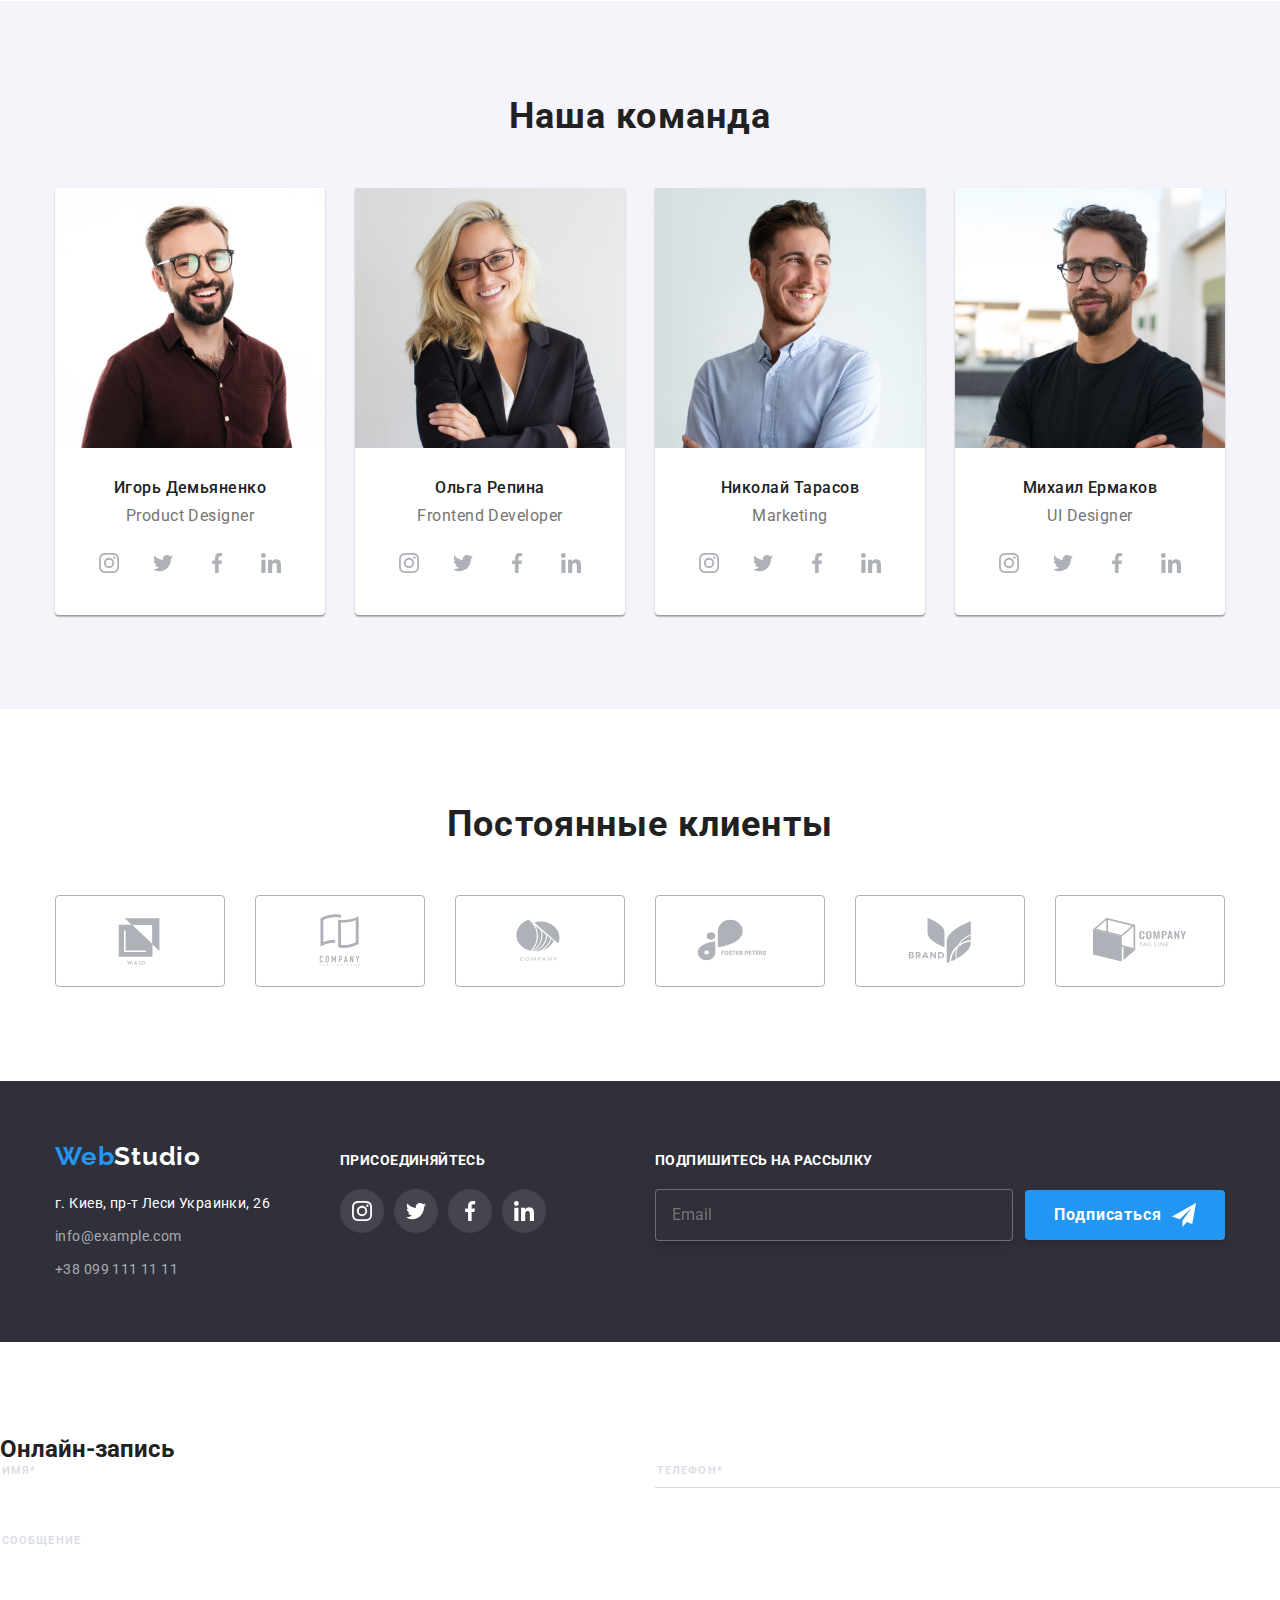
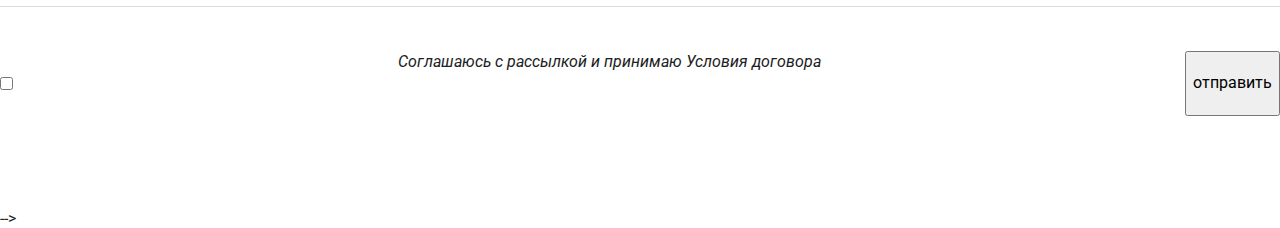
==== commit 2c1e677e: "ДЗ№6" ====
--- a/index.html
+++ b/index.html
@@ -378,35 +378,64 @@
       <div class="modal">
         <button class="modal-btn-close" data-modal-close>X</button>
          <p class="modal-title">Оставьте свои данные, мы вам перезвоним</p>
-            <div class="modal-forms">
-                  <form class="form" name="" autocomplete="off">
-                  
-                          <div class="form-field">
-                           
-                            <label for="name" class="form-label">Имя
-                            <input type="text" class="form-input" name="name" id="name"/>
-                            </label>
-                          </div>
-                          <div class="form-field">
-                              
-                              <label for="tel" class="form-label">Телефон
-                                <input type="tel" class="form-input" name="tel" id="tel"/></label>
-                          </div>
-                          <div class="form-field">
-                              
-                              <label for="name" class="form-label">Почта
-                                <input type="email" class="form-input" name="mail" id="mail"/></label>
-                          </div>
-                   </form>
+            <div class="">
+              <form class="modal-forms" name="" autocomplete="off">
+                    <div class="modal-form-field">
+                     <label for="name" class="form-label">Имя</label>
+                      <input type="text" class="form-input" name="name" id="name"/>
+                        <svg class="modal-form-icon">
+                        <use class="form-icon" href="./img/icons/sprite-form.svg#icon-user"></use>
+                        </svg>
+                    </div>
+                    <div class="modal-form-field">
+                      <label for="tel" class="form-label">Телефон</label>
+                      <input type="tel" class="form-input" name="tel" id="tel"/>
+                        <svg class="modal-form-icon">
+                        <use class="form-icon" href="./img/icons/sprite-form.svg#icon-tel"></use>
+                        </svg>
+                    </div>
+                    <div class="modal-form-field">
+                      <label for="mail" class="form-label">Почта</label>
+                      <input type="email" class="form-input" name="mail" id="mail"/>
+                      <svg class="modal-form-icon">
+                        <use class="form-icon" href="./img/icons/sprite-form.svg#icon-mail"></use>
+                        </svg>
+                    </div> 
+                        <label for="comment" class="form-label">Коментарий</label>
+                        <textarea
+                      class="form-comment "
+                      name="comment"
+                      placeholder="Введите текст"></textarea> 
+                
+                    
+                      <div class="form-user-accept">
+                          
+                          
+                        <label class="form-check-label" for="checkbox">
+                          
+                            <input 
+                            type="checkbox" name="user-checkbox"
+                            class="checkbox-input" 
+                            id="checkbox"/>
+                            <span class="form-icon-check "></span>
+                          
+                        Соглашаюсь с рассылкой и принимаю <a href="#" class="form-check-link">Условия договора</a>
+                        </label >
+                      </div>
+                        <div class="form-btn">
+                          <button type="submit" class="form-button blue-background">Отправить</button>
+                        </div>
+               </form>
+               
             </div> 
-      </div>
+       </div>
     </div>
     <script src="./js/modal.js"></script> 
 </body>
 </html>
 
 
-Код Юли
+<!-- Код Юли <--visually-hidden-->
  <section class="section content-box" id="contact-form">
             <h2 class="title section-title">Онлайн-запись</h2>
             <form class="contact-form">
@@ -441,40 +470,7 @@
             </form>
           </section> -->
 
-          <div class="modal-1">
-            <button class="modal-btn-close" data-modal-close>X</button>
-             <p class="modal-title">Оставьте свои данные, мы вам перезвоним</p>
-                <div class="">
-                  <form class="modal-forms" name="" autocomplete="off">
-  
-                         <label for="name" class="form-label">Имя</label>
-                        <input type="text" class="form-input" name="name" id="name"/>
-                         
-                          <label for="tel" class="form-label">Телефон</label>
-                          <input type="tel" class="form-input" name="tel" id="tel"/>
-                         
-                              <label for="mail" class="form-label">Почта</label>
-                                <input type="email" class="form-input" name="mail" id="mail"/>
-                         
-                          <!-- <div class="modal-form-field"> -->
-                              
-                              <label for="comment" class="form-label">Коментарий</label>
-                          <textarea
-                          class="form-comment "
-                          name="comment"
-                          placeholder="Введите текст"></textarea> 
-                    
-                        <!-- </div> -->
-                        <div class="user-accept"><input type="checkbox" name="user-checkbox" class="checkbox visually-hidden" id="checkbox" />
-                   <label class="checkbox-label" for="checkbox">
-                     Соглашаюсь с рассылкой и принимаю <a href="#" class="checkbox-link">Условия договора</a>
-                   </label ></div>
-                   <div class="form-btn">
-                   <button type="submit" class="form-button blue-background">Отправить</button></div>
-                   </form>
-                   
-                </div> 
-           </div>
+         
             
 
           --- a/css/styles.css
+++ b/css/styles.css
@@ -678,21 +678,6 @@
 }
 
 
-.modal {
-    position: absolute;
-    top: 50%;
-    left: 50%;
-    transform: translate(-50%, -50%);
-    width: 100%;
-    max-width: 528px;
-    min-height: 581px;
-    padding: 40px 40px;
-    background-color: #fff;
-    box-shadow:  0px 1px 3px rgba(0, 0, 0, 0.12),
-                 0px 1px 1px rgba(0, 0, 0, 0.14),
-                 0px 2px 1px rgba(0, 0, 0, 0.2);
-    border-radius: 4px;
-  }
 
   
 
@@ -734,30 +719,42 @@
     letter-spacing: 0.03em;
     color: #212121;
 }
-.modal-forms {
-    /*display: flex;
-    flex-direction: column;*/
-    /*align-items: center;*/
-    /*justify-content: center;*/
-    /*margin-right: auto;
-    margin-left: auto;*/
-    
-}
-.modal-1 {
-    
-    margin-left: auto;
+.modal {
+    position: absolute;
+    top: 50%;
+    left: 50%;
+    transform: translate(-50%, -50%);
+    width: 100%;
     max-width: 528px;
     min-height: 581px;
     padding: 40px 40px;
-    background-color: rgb(236, 165, 165);
+    background-color: #fff;
     box-shadow:  0px 1px 3px rgba(0, 0, 0, 0.12),
                  0px 1px 1px rgba(0, 0, 0, 0.14),
                  0px 2px 1px rgba(0, 0, 0, 0.2);
     border-radius: 4px;
   }
+
+
+.modal-forms {
+   
+    
+}
 .modal-form-field {
+ position: relative;
  
 }
+
+.modal-form-icon {
+    position: absolute;
+    top: 50%;
+    left: 15px;
+    width: 12px;
+    height: 12px;
+    fill: rgba(33, 33, 33, 1);
+        
+}
+
 .form-label {
     /*display: block;*/
     
@@ -771,12 +768,31 @@
 
 .form-input {
     /*display: block;*/
+    cursor: pointer;
     width: 100%;
     height: 40px;
     margin-bottom: 10px;
-    border: 1px solid rgba(33, 33, 33, 0.2);
-    border-radius: 4px;
-}
+    border: 1px solid rgba(33, 33, 33, 0.2); 
+    border-radius: 4px;
+    padding-left: 42px;
+}
+.form-input:focus +.modal-form-icon{ 
+    fill: var(--object-color);
+    transition-duration: 250ms;
+    transition-property:  fill; 
+    transition-timing-function: cubic-bezier(0.4, 0, 0.2, 1)
+    
+}
+
+
+.form-input:focus {
+    outline: none; 
+    border: 1px solid var(--object-color);
+    transition-duration: 250ms;
+    transition-property:  border; 
+    transition-timing-function: cubic-bezier(0.4, 0, 0.2, 1)
+}
+
 
 .form-comment {
     /*display: block;*/
@@ -794,9 +810,8 @@
 
 .form-button {
     display: block;
-   margin-right: auto;
-   margin-left: auto;
-  
+    margin-right: auto;
+    margin-left: auto;
     cursor: pointer;
     color: var(--white-color) ;
     font-weight: 700;
@@ -812,20 +827,54 @@
                  0px 2px 1px rgba(0, 0, 0, 0.2);
 
 }
-.user-accept {
+.form-user-accept {
+    position: relative;
+   
     margin-bottom: 30px;
 }
-.checkbox-label {
-    font-weight: normal;
+
+.form-check-label {
+    display: flex;
+    align-items: center;
     font-size: 14px;
     line-height: 1.71;
     letter-spacing: 0.03em;
     color: var(--grey-color);
-
-}
-
-.checkbox-link {
-     font-size: 14px;
+}
+
+.checkbox-input {
+    -webkit-appearance: none ;
+    -moz-appearance: none ;
+    appearance: none;
+    
+}
+
+
+.form-icon-check {
+    
+    position: absolute;
+    width: 16px;
+    height: 15px;
+    background-color: var(--brand-color);
+    border: 2px solid rgba(33, 33, 33, 1);
+    border-radius: 4px;
+    
+    padding-left: 14px;
+    margin-right: 10px;
+}
+.checkbox-input:checked +.form-icon-check {
+    border-color: transparent;
+    background-size: contain;
+    background-origin: border-box; 
+    background-image: url(/img/icons/icon-check.svg);
+   
+  
+}
+
+
+
+.form-check-link {
+    font-size: 14px;
     line-height: 1.71;
     letter-spacing: 0.03em;
     text-decoration: underline;
@@ -833,8 +882,7 @@
 }
 
 
-
-  /* Код Юли
+   /* Код Юли */
   .contact-form {
   display: flex;
   flex-wrap: wrap;
@@ -915,6 +963,6 @@
   resize: none;
   width: 100%;
   height: 75px;
-}*/
+}
   
   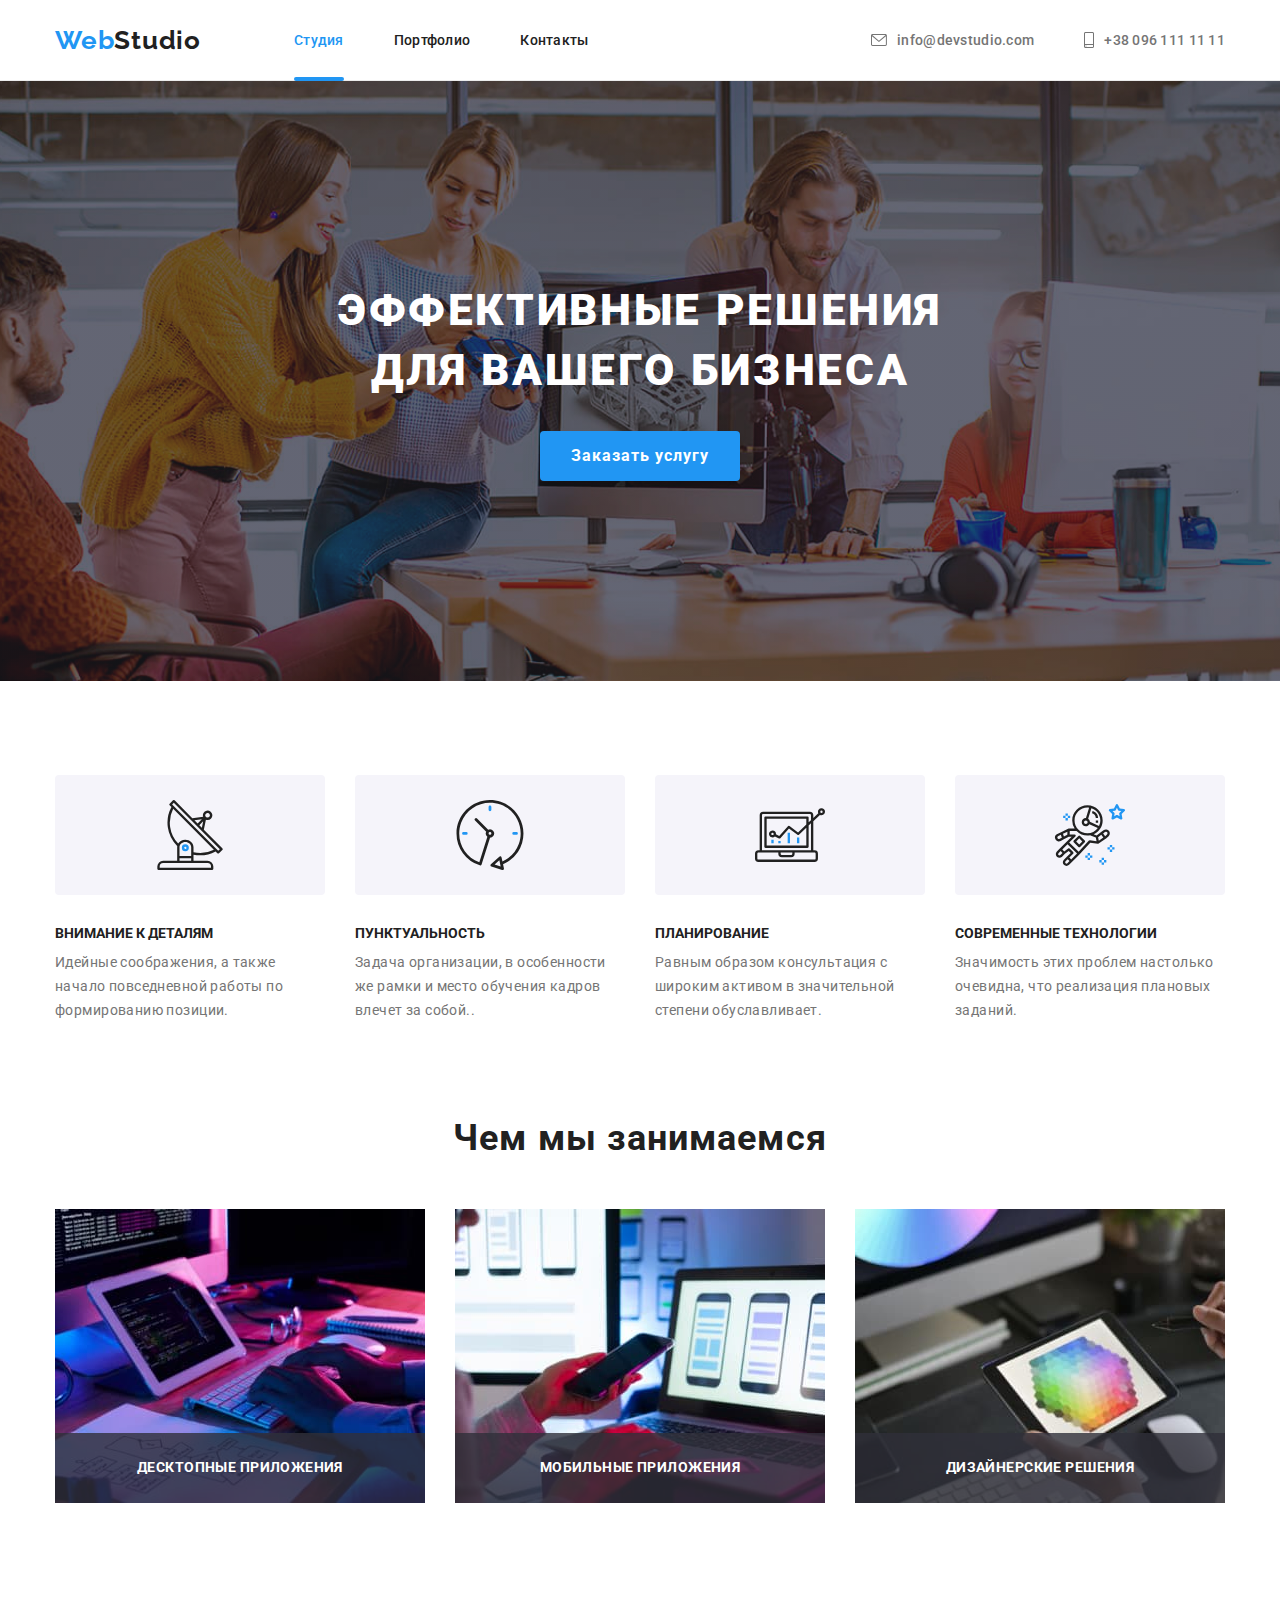
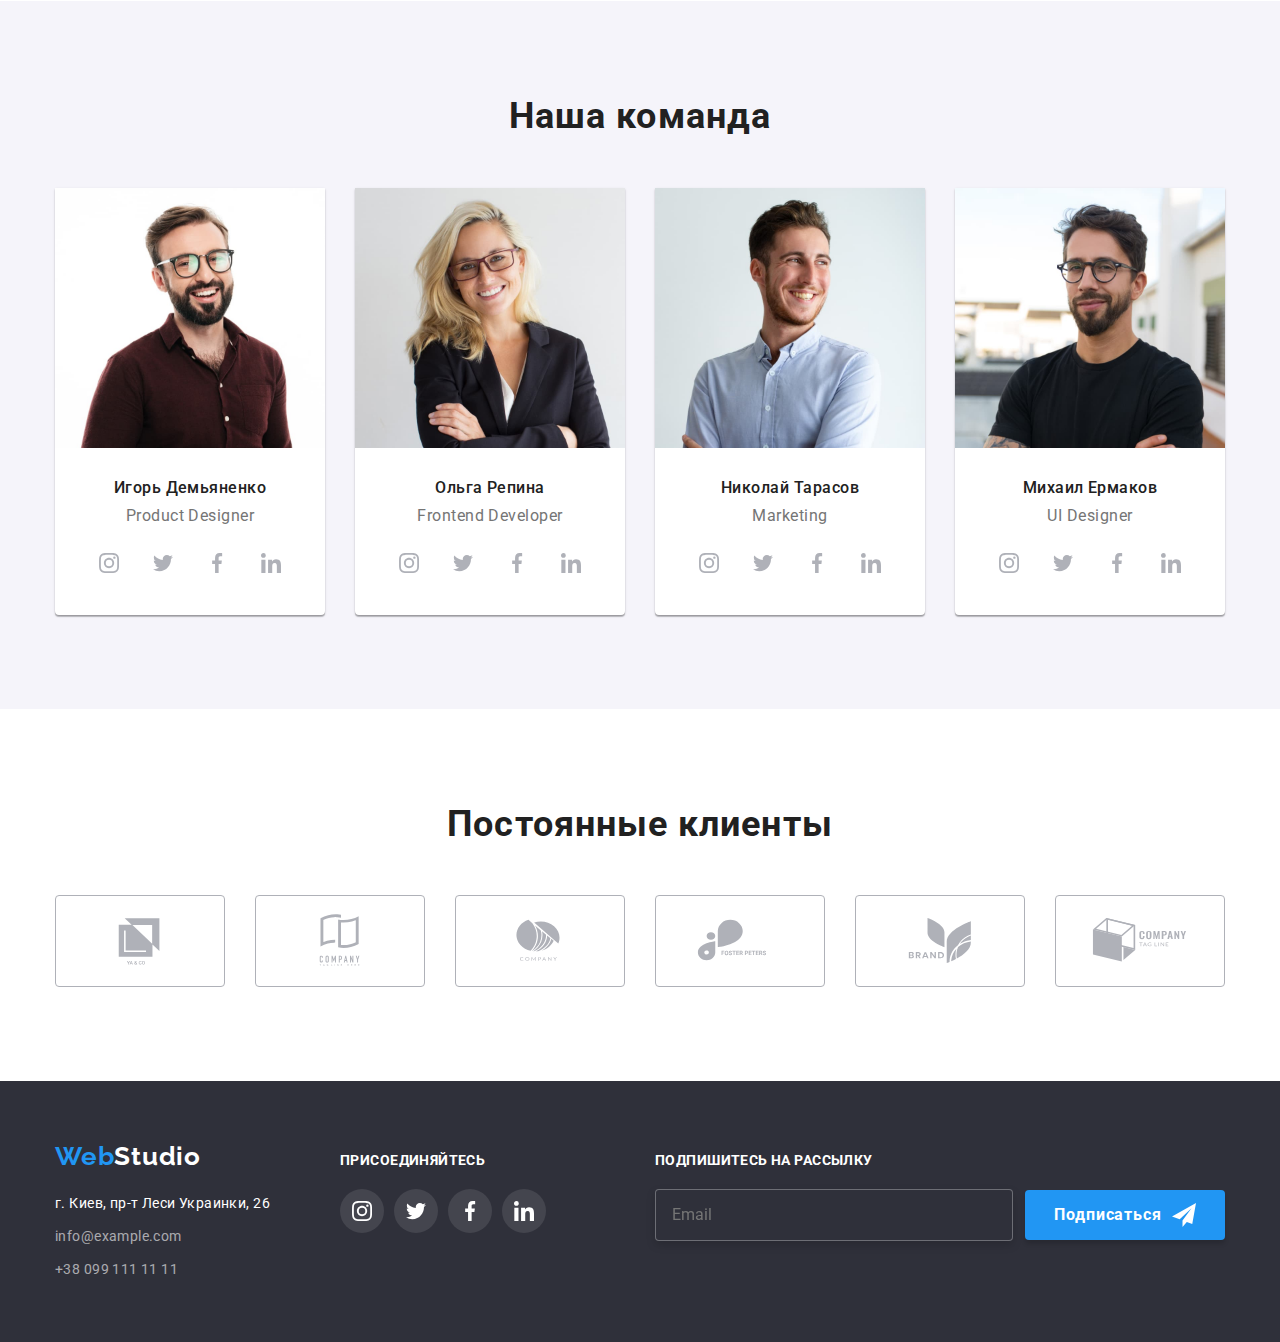
==== commit e28c5a4d: "ДЗ№6" ====
--- a/index.html
+++ b/index.html
@@ -357,11 +357,14 @@
             </li>
           </ul>
         </div>
-        <div class="ftr-maling">
-          <p class="ftr-maling-title">ПОДПИШИТЕСЬ НА РАССЫЛКУ</p>
-          <form name=""  autocomplete="off" >
+        <div class="ftr-mailing">
+          <p class="ftr-mailing-title">ПОДПИШИТЕСЬ НА РАССЫЛКУ</p>
+          <form name="#"  autocomplete="off" >
             <label for="email" class="ftr-label-email">
-              <input type="email" name="email" class="ftr-input-email" placeholder="Email" />
+              <input type="email" 
+              name="email" 
+              class="ftr-input-email" 
+              placeholder="Email" />
             </label>
             <button type="submit" class="ftr-button-send blue-background">
               <div class="ftr-btn-send">
@@ -376,10 +379,16 @@
     </footer> 
     <div class="backdrop is-hidden" data-modal>
       <div class="modal">
-        <button class="modal-btn-close" data-modal-close>X</button>
+        <button class="modal-btn-close" data-modal-close>
+          <span class="btn-close">
+            <svg class="btn-close-cross">
+                  <use class="" href="./img/icons/sprite-form.svg#icon-cross"></use>
+                </svg>
+          </span>
+        </button>
          <p class="modal-title">Оставьте свои данные, мы вам перезвоним</p>
             <div class="">
-              <form class="modal-forms" name="" autocomplete="off">
+              <form class="modal-forms" name="#" autocomplete="off">
                     <div class="modal-form-field">
                      <label for="name" class="form-label">Имя</label>
                       <input type="text" class="form-input" name="name" id="name"/>
@@ -397,36 +406,29 @@
                     <div class="modal-form-field">
                       <label for="mail" class="form-label">Почта</label>
                       <input type="email" class="form-input" name="mail" id="mail"/>
-                      <svg class="modal-form-icon">
+                        <svg class="modal-form-icon">
                         <use class="form-icon" href="./img/icons/sprite-form.svg#icon-mail"></use>
                         </svg>
                     </div> 
                         <label for="comment" class="form-label">Коментарий</label>
                         <textarea
-                      class="form-comment "
-                      name="comment"
-                      placeholder="Введите текст"></textarea> 
-                
-                    
-                      <div class="form-user-accept">
-                          
-                          
-                        <label class="form-check-label" for="checkbox">
-                          
+                        class="form-comment "
+                        name="comment"
+                        placeholder="Введите текст"></textarea> 
+                     <div class="form-user-accept">
+                          <label class="form-check-label" for="checkbox">
                             <input 
                             type="checkbox" name="user-checkbox"
                             class="checkbox-input" 
                             id="checkbox"/>
                             <span class="form-icon-check "></span>
-                          
-                        Соглашаюсь с рассылкой и принимаю <a href="#" class="form-check-link">Условия договора</a>
-                        </label >
+                            Соглашаюсь с рассылкой и принимаю <a href="#" class="form-check-link">Условия договора</a>
+                          </label >
                       </div>
                         <div class="form-btn">
                           <button type="submit" class="form-button blue-background">Отправить</button>
                         </div>
                </form>
-               
             </div> 
        </div>
     </div>
@@ -435,41 +437,6 @@
 </html>
 
 
-<!-- Код Юли <--visually-hidden-->
- <section class="section content-box" id="contact-form">
-            <h2 class="title section-title">Онлайн-запись</h2>
-            <form class="contact-form">
-              <input
-                type="text"
-                name="user-name"
-                class="contact-form-field"
-                pattern="^[a-zA-ZА-Яа-яЁё\s]+$"
-                placeholder="Имя*"
-                required
-                autofocus
-              />
-              <input
-                type="tel"
-                name="user-phone"
-                class="contact-form-field"
-                pattern="[0-9]{10}"
-                placeholder="Телефон*"
-                required
-              />
-              <textarea
-                class="contact-form-field contact-form-message"
-                name="user-message"
-                placeholder="сообщение"
-              ></textarea>
-              <input type="checkbox" name="user-checkbox" class="checkbox visually-hidden" id="checkbox" />
-              <label class="checkbox-label" for="checkbox">
-                Соглашаюсь с рассылкой и принимаю <a href="#" class="checkbox-link">Условия договора</a>
-              </label >
-
-              <button type="submit" class="btn">отправить</button>
-            </form>
-          </section> -->
-
          
             
 
--- a/css/styles.css
+++ b/css/styles.css
@@ -42,8 +42,6 @@
 nav a.active {
     color:var(--object-color);
 }
-
-
 
 .list {
     margin: 0;
@@ -167,7 +165,9 @@
 .link:hover,
 .link:focus {
   color: var(--object-color);
-  
+  transition-duration: 250ms;
+    transition-property: color;
+    transition-timing-function: cubic-bezier(0.4, 0, 0.2, 1);
 }
 .button:hover,
 .button:focus {
@@ -176,6 +176,9 @@
   box-shadow:   0px 2px 2px 0px rgba(0, 0, 0, 0.12),
                 0px 1px 2px 0px rgba(0, 0, 0, 0.08),
                 0px 3px 1px 0px rgba(0, 0, 0, 0.1);
+  transition-duration: 250ms;
+    transition-property: color, background-color, box-shadow;
+    transition-timing-function: cubic-bezier(0.4, 0, 0.2, 1);              
 }
 
 .main-title {
@@ -449,6 +452,7 @@
                   0px 4px 4px rgba(0, 0, 0, 0.06),
                    1px 4px 6px rgba(0, 0, 0, 0.16);
     transition-duration: 250ms;
+    transition-property: box-shadow;
     transition-timing-function: cubic-bezier(0.4, 0, 0.2, 1);
 }
 .overlay-text {
@@ -470,6 +474,7 @@
     opacity: 1;
     transform: translateY(0%);
     transition-duration: 250ms;
+    transition-property: opacity, transform;
     transition-timing-function: cubic-bezier(0.4, 0, 0.2, 1);
  }
 
@@ -501,7 +506,6 @@
 }
 
 
-
 .social-icons {
     display: inline-flex;
     padding-inline-start: 0px;
@@ -520,10 +524,16 @@
 .social-icons-link:hover .social-icons-svg,
 .social-icons-link:focus .social-icons-svg {
       fill: var(--brand-color);
+      transition-duration: 250ms;
+    transition-property:  fill; 
+    transition-timing-function: cubic-bezier(0.4, 0, 0.2, 1);
 }
 .social-icons-link:hover,
 .social-icons-link:focus {
      background-color:  var(--object-color);
+     transition-duration: 250ms;
+    transition-property: background-color;
+    transition-timing-function: cubic-bezier(0.4, 0, 0.2, 1);
 }
 
 .social-icons-link {
@@ -561,7 +571,7 @@
 .client-icons :not(:last-child) {
     margin-right: 30px;
 }
-.client-link{
+.client-link {
     border: 1px solid #AFB1B8 ;
     box-sizing: border-box;
     border-radius: 4px;
@@ -574,7 +584,6 @@
     transition-duration: 250ms;
     transition-property:  fill, border-color;
     transition-timing-function: cubic-bezier(0.4, 0, 0.2, 1);
-
 }
 
 .card-set-client {
@@ -585,8 +594,10 @@
 .client-link:hover,
 .client-link:focus  {
     fill:  var(--object-color);
-    border-color:var(--object-color) ;
-
+    border-color: var(--object-color);
+    transition-duration: 250ms;
+    transition-property:  fill, border-color;
+    transition-timing-function: cubic-bezier(0.4, 0, 0.2, 1);
 }
 
 .ftr-dark-bg {
@@ -617,14 +628,12 @@
     background-color:rgba(255, 255, 255, 0.1);
 }
 
-
-
-.ftr-maling {
+.ftr-mailing {
     width: 570px;
     margin-left: auto;
 }
 
-.ftr-maling-title {
+.ftr-mailing-title {
     font-weight: bold;
     font-size: 14px;
     line-height: 1.14;
@@ -677,10 +686,6 @@
     fill: var(--brand-color);
 }
 
-
-
-  
-
 .backdrop {
     position: fixed;
     top: 0;
@@ -709,6 +714,30 @@
     background: #FFFFFF;
     width: 30px;
     height: 30px;
+    
+  }
+.btn-close-cross {
+    width: 11px;
+    height: 11px;
+}
+
+.modal-btn-close:focus  {
+    background-image: url(../img/icons/cross.svg);
+    background-size: contain;
+    background-repeat: no-repeat;
+    background-position: center;
+    background-size: auto;
+    transition-duration: 250ms;
+    transition-property:  background-image; 
+    transition-timing-function: cubic-bezier(0.4, 0, 0.2, 1);
+ }
+  .modal-btn-close:focus .btn-close-cross {
+    opacity: 0;
+    visibility: hidden;
+    transition-duration: 250ms;
+    transition-property: opacity,  visibility; 
+    transition-timing-function: cubic-bezier(0.4, 0, 0.2, 1);
+    
   }
 .modal-title {
     margin-bottom: 12px;
@@ -736,14 +765,9 @@
   }
 
 
-.modal-forms {
-   
-    
-}
 .modal-form-field {
  position: relative;
- 
-}
+ }
 
 .modal-form-icon {
     position: absolute;
@@ -780,10 +804,9 @@
     fill: var(--object-color);
     transition-duration: 250ms;
     transition-property:  fill; 
-    transition-timing-function: cubic-bezier(0.4, 0, 0.2, 1)
+    transition-timing-function: cubic-bezier(0.4, 0, 0.2, 1);
     
 }
-
 
 .form-input:focus {
     outline: none; 
@@ -792,7 +815,6 @@
     transition-property:  border; 
     transition-timing-function: cubic-bezier(0.4, 0, 0.2, 1)
 }
-
 
 .form-comment {
     /*display: block;*/
@@ -806,7 +828,17 @@
     letter-spacing: 0.01em;
     color: rgba(117, 117, 117, 0.5);
     padding: 12px 16px;
-}
+    resize:  none;
+}
+
+.form-comment:focus {
+    outline: none; 
+    border: 1px solid var(--object-color);
+    transition-duration: 250ms;
+    transition-property:  border; 
+    transition-timing-function: cubic-bezier(0.4, 0, 0.2, 1)
+}
+
 
 .form-button {
     display: block;
@@ -829,7 +861,6 @@
 }
 .form-user-accept {
     position: relative;
-   
     margin-bottom: 30px;
 }
 
@@ -840,38 +871,32 @@
     line-height: 1.71;
     letter-spacing: 0.03em;
     color: var(--grey-color);
+    padding-left: 37px;
 }
 
 .checkbox-input {
     -webkit-appearance: none ;
     -moz-appearance: none ;
     appearance: none;
-    
-}
-
+}
 
 .form-icon-check {
-    
     position: absolute;
     width: 16px;
     height: 15px;
     background-color: var(--brand-color);
     border: 2px solid rgba(33, 33, 33, 1);
     border-radius: 4px;
+    transform: translateX(-23px);
     
-    padding-left: 14px;
-    margin-right: 10px;
 }
 .checkbox-input:checked +.form-icon-check {
     border-color: transparent;
     background-size: contain;
     background-origin: border-box; 
     background-image: url(/img/icons/icon-check.svg);
-   
-  
-}
-
-
+    
+}
 
 .form-check-link {
     font-size: 14px;
@@ -882,87 +907,4 @@
 }
 
 
-   /* Код Юли */
-  .contact-form {
-  display: flex;
-  flex-wrap: wrap;
-  justify-content: space-between;
-}
-
-.contact-form-field {
-  width: calc((100% - 30px) / 2);
-  padding-bottom: 8px;
-  margin-bottom: 44px;
-  font-weight: 600;
-  font-size: 11px;
-  line-height: 1.36;
-  letter-spacing: 0.1em;
-  color: #fff;
-  background: transparent;
-  border-left: 0;
-  border-right: 0;
-  border-top: 0;
-  border-bottom: 1px solid rgba(157, 164, 189, 0.4);
-  outline: none;
-}
-
-.contact-form-field:-webkit-autofill,
-.contact-form-field:-webkit-autofill:hover,
-.contact-form-field:-webkit-autofill:focus {
-  -webkit-text-fill-color: #fff;
-  -webkit-box-shadow: 0 0 0px 1000px var(--dark-bg) inset;
-}
-
-.contact-form-field:focus {
-  border-bottom-color: #fff;
-}
-
-.contact-form-field:valid:not(:placeholder-shown):focus {
-  color: green;
-  border-bottom-color: green;
-}
-
-.contact-form-field:invalid:not(:placeholder-shown):focus {
-  color: red;
-  border-bottom-color: red;
-}
-
-.contact-form-field::placeholder {
-  text-transform: uppercase;
-  color: rgba(157, 164, 189, 0.4);
-}
-
-.checkbox-label {
-  font-style: italic;
-  margin-bottom: 44px;
-}
-
-.checkbox-label::before {
-  content: "";
-  display: inline-block;
-  width: 16px;
-  height: 16px;
-  border: 1px solid var(--second-bg);
-  border-radius: 3px;
-}
-
-.checkbox:checked + .checkbox-label::before {
-  background-image: url(../images/check.svg);
-  background-repeat: no-repeat;
-  background-position: center;
-  background-size: contain;
-  background-color: var(--accent-cl);
-  border-color: var(--accent-cl);
-}
-
-.checkbox-link {
-  color: var(--accent-cl);
-}
-
-.contact-form-message {
-  resize: none;
-  width: 100%;
-  height: 75px;
-}
-  
   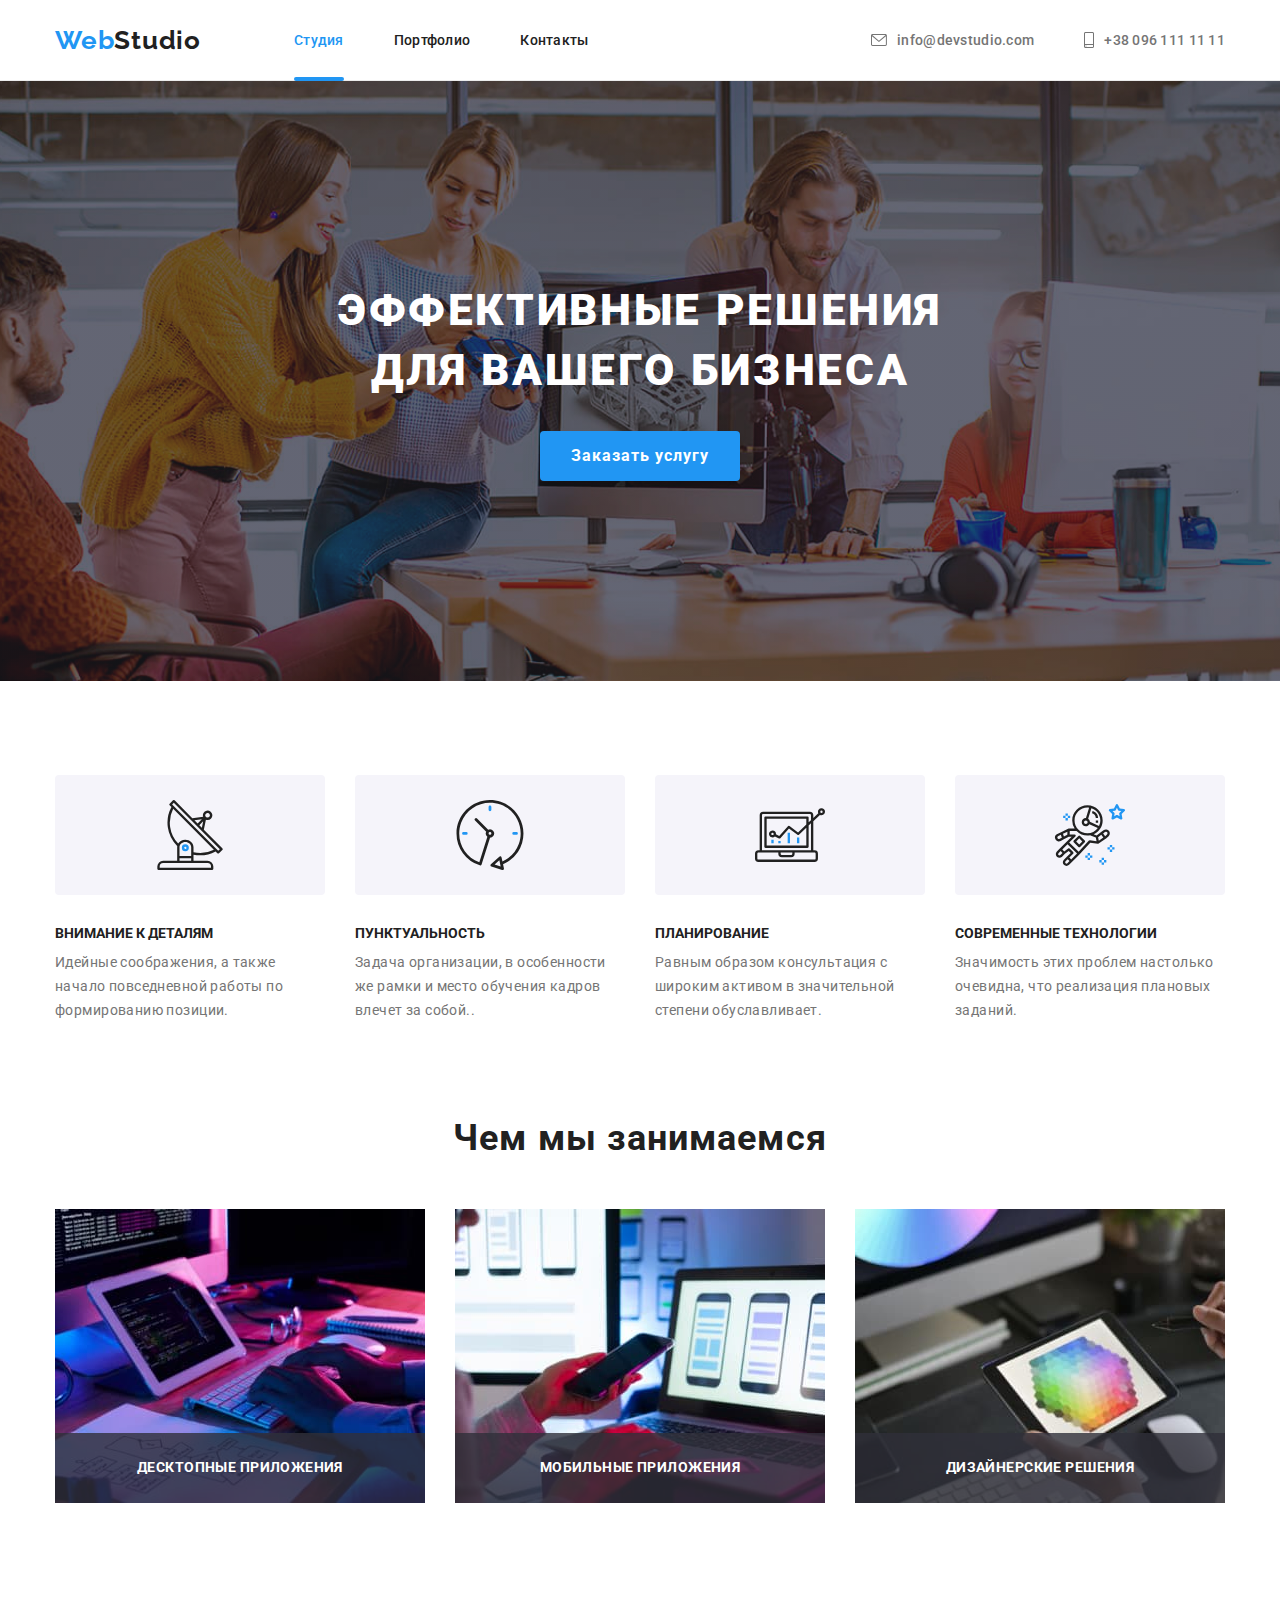
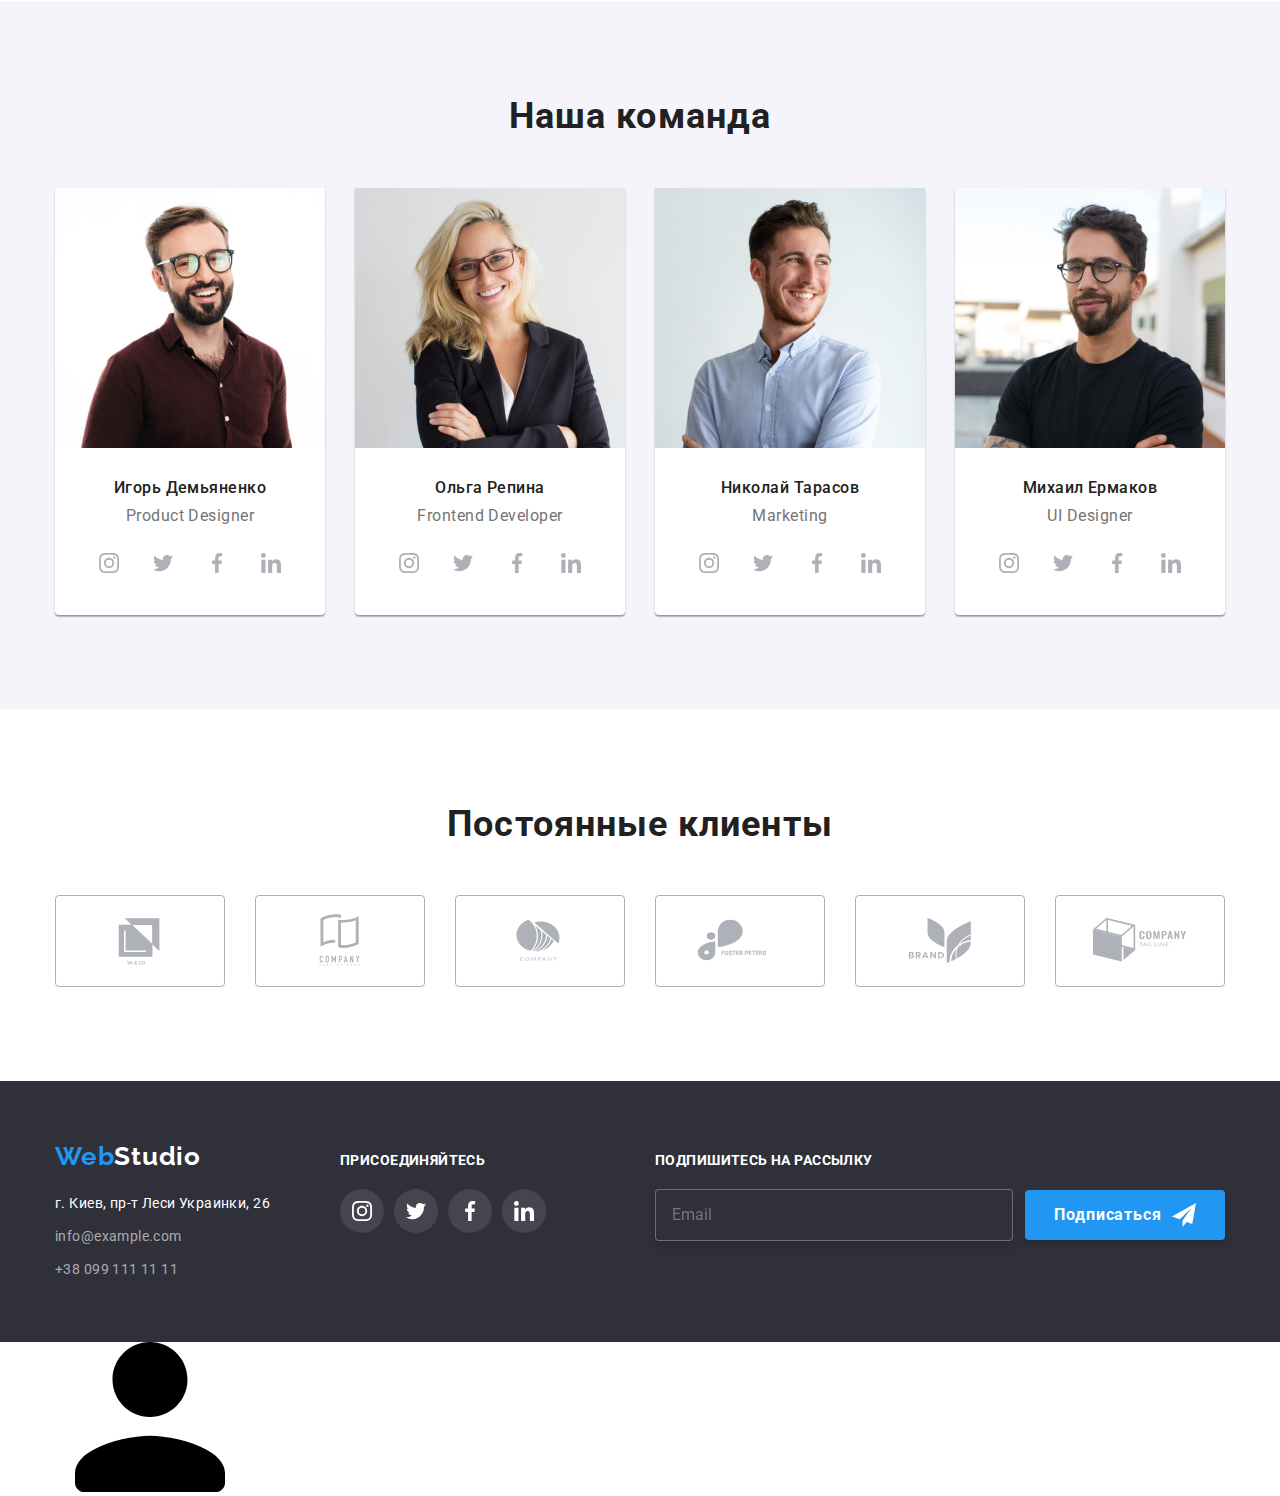
==== commit 7bad11fc: "ДЗ№6" ====
--- a/index.html
+++ b/index.html
@@ -113,11 +113,10 @@
                 <ul class="list team-member card-set">
                   <li class="team-item">
                     <img src="img/img31.jpg" width="270" height="260" alt="Игорь Демьяненко"/>
-                    <div class="team-item-info">
+                    <div class="team__item--padding">
                     <h3 class="team-name">Игорь Демьяненко </h3>
-                    <p lang="en">Product Designer</p>
-                    </div>
-                    <ul class="social-icons social-icons-team">
+                    <p class="team__name--profession" lang="en">Product Designer</p>
+                   <ul class="social-icons ">  
                       <li class="list social-icons-item">
                         <a href="" class="social-icons-link" target="_blank" rel="noopener noreferrer">
                           <svg class="social-icons-svg">
@@ -147,14 +146,14 @@
                         </a>
                       </li>
                     </ul>
+                  </div>
                   </li>
                   <li class="team-item">
                     <img src="img/img32.jpg" width="270" height="260" alt="Ольга Репина"/>
-                    <div class="team-item-info">
+                    <div class="team__item--padding">
                     <h3 class="team-name">Ольга Репина</h3>
-                    <p lang="en">Frontend Developer</p>
-                    </div>
-                    <ul class="social-icons social-icons-team">
+                    <p class="team__name--profession" lang="en">Frontend Developer</p>
+                     <ul class="social-icons social-icons-team">
                       <li class="list social-icons-item">
                         <a href="" class="social-icons-link" target="_blank" rel="noopener noreferrer">
                           <svg class="social-icons-svg">
@@ -184,13 +183,13 @@
                         </a>
                       </li>
                     </ul>
+                   </div>
                   </li>
                   <li class="team-item">
                     <img src="img/img33.jpg" width="270" height="260" alt="Николай Тарасов"/>
-                    <div class="team-item-info">
+                    <div class="team__item--padding">
                     <h3 class="team-name">Николай Тарасов</h3>
-                    <p lang="en">Marketing</p>
-                    </div>
+                    <p class="team__name--profession" lang="en">Marketing</p>
                     <ul class="social-icons social-icons-team">
                       <li class="list social-icons-item">
                         <a href="" class="social-icons-link" target="_blank" rel="noopener noreferrer">
@@ -221,13 +220,13 @@
                         </a>
                       </li>
                     </ul>
+                   </div>
                   </li>
                   <li class="team-item">
                     <img src="img/img34.jpg" width="270" height="260" alt="Михаил Ермаков"/>
-                    <div class="team-item-info">
+                    <div class="team__item--padding">
                     <h3 class="team-name">Михаил Ермаков</h3>
-                    <p lang="en">UI Designer</p>
-                    </div>
+                    <p class="team__name--profession" lang="en">UI Designer</p>
                     <ul class="social-icons social-icons-team">
                       <li class="list social-icons-item">
                         <a href="" class="social-icons-link team-icons-link" target="_blank" rel="noopener noreferrer">
@@ -258,9 +257,10 @@
                         </a>
                       </li>
                     </ul>
+                   </div>
                   </li>
                 </ul>
-          </div>
+              </div>
        </section>       
        <section class="section"> 
          <h2 class="title-client">Постоянные клиенты</h2>
@@ -360,18 +360,18 @@
         <div class="ftr-mailing">
           <p class="ftr-mailing-title">ПОДПИШИТЕСЬ НА РАССЫЛКУ</p>
           <form name="#"  autocomplete="off" >
-            <label for="email" class="ftr-label-email">
+            <label >
               <input type="email" 
               name="email" 
               class="ftr-input-email" 
               placeholder="Email" />
             </label>
             <button type="submit" class="ftr-button-send blue-background">
-              <div class="ftr-btn-send">
-                <p class="ftr-button-txt" >Подписаться</p>
-                <svg class="ftr-icons-send">
+              <span class="ftr-btn-send">
+                <span class="ftr-button-txt" >Подписаться</span>
+                  <svg class="ftr-icons-send">
                   <use class="" href="./img/icons/sprite-form.svg#icon-icon-send"></use>
-                </svg></div>
+                </svg></span>
             </button>
           </form>
         </div>
@@ -380,11 +380,9 @@
     <div class="backdrop is-hidden" data-modal>
       <div class="modal">
         <button class="modal-btn-close" data-modal-close>
-          <span class="btn-close">
             <svg class="btn-close-cross">
-                  <use class="" href="./img/icons/sprite-form.svg#icon-cross"></use>
-                </svg>
-          </span>
+              <use class="" href="../img/icons/sprite-form.svg#icon-cross"></use>
+            </svg>
         </button>
          <p class="modal-title">Оставьте свои данные, мы вам перезвоним</p>
             <div class="">
@@ -412,8 +410,9 @@
                     </div> 
                         <label for="comment" class="form-label">Коментарий</label>
                         <textarea
-                        class="form-comment "
+                        class="form-comment"
                         name="comment"
+                        id="comment"
                         placeholder="Введите текст"></textarea> 
                      <div class="form-user-accept">
                           <label class="form-check-label" for="checkbox">
@@ -437,7 +436,9 @@
 </html>
 
 
-         
+<svg class="">
+  <use class="form-icon" href="./img/icons/sprite-form.svg#icon-user"></use>
+  </svg>
             
 
           --- a/css/styles.css
+++ b/css/styles.css
@@ -344,9 +344,9 @@
     color:var(--grey-color);
    }
 
- .team-item-info {
+ .team__item--padding {
      padding-top: 30px ;
-     padding-bottom: 16px ;
+     padding-bottom: 30px ;
  }  
 .team-name {
     font-size: 16px;
@@ -355,7 +355,11 @@
     text-align: center;
     letter-spacing: 0.03em;
     color:var(--black-color);
-    padding-bottom: 10px ;
+   
+}
+.team__name--profession {
+     margin-top: 10px;
+     margin-bottom: 16px;
 }
 .grey-text {
     color:var(--grey-color) ;
@@ -512,9 +516,9 @@
     margin-block-start: 0px;
     margin-block-end: 0px;
 }
-.social-icons-team {
+/*.social-icons-team {
     padding-bottom: 30px;
-}
+}*/
 .social-icons-svg {
     width: 20px;
     height: 20px;
@@ -654,9 +658,17 @@
     padding-top: 15px;
     padding-bottom: 15px;
     padding-left: 16px;
-}
+
+}
+
+.ftr-input-email:focus {
+    transition-property: outline;
+    transition-duration: 250ms;
+    transition-timing-function: cubic-bezier(0.4, 0, 0.2, 1);
+} 
 
 .ftr-button-send {
+    
     cursor: pointer;
     color: var(--white-color) ;
     font-weight: 700;
@@ -676,13 +688,12 @@
     align-items: center;
 }
 
-.ftr-button-txt {
-    margin-right: 10px;
-}
+
 
 .ftr-icons-send {
     width: 24px;
     height: 24px;
+    margin-left: 10px;
     fill: var(--brand-color);
 }
 
@@ -707,20 +718,27 @@
   .modal-btn-close {
     cursor: pointer;
     position: absolute;
-    top: 8px;
-    right: 8px;
-    border-radius: 50%;
-    border: 1px solid rgba(0, 0, 0, 0.1);
-    background: #FFFFFF;
     width: 30px;
     height: 30px;
+    right: 8px;
+    top: 8px;
+    border-radius: 50%;
+    background: #FFFFFF;
+    border: 1px solid rgba(0, 0, 0, 0.1);
+   
+    
+    
+    
     
   }
+  
 .btn-close-cross {
     width: 11px;
     height: 11px;
-}
-
+    background-image: url(../img/icons/crossX.svg);
+   
+}
+.modal-btn-close:hover,
 .modal-btn-close:focus  {
     background-image: url(../img/icons/cross.svg);
     background-size: contain;
@@ -731,7 +749,8 @@
     transition-property:  background-image; 
     transition-timing-function: cubic-bezier(0.4, 0, 0.2, 1);
  }
-  .modal-btn-close:focus .btn-close-cross {
+ .modal-btn-close:hover .btn-close-cross ,
+  .modal-btn-close:focus .btn-close-cross    {
     opacity: 0;
     visibility: hidden;
     transition-duration: 250ms;
@@ -764,9 +783,9 @@
     border-radius: 4px;
   }
 
-
 .modal-form-field {
  position: relative;
+ margin-bottom: 10px;
  }
 
 .modal-form-icon {
@@ -776,38 +795,32 @@
     width: 12px;
     height: 12px;
     fill: rgba(33, 33, 33, 1);
-        
 }
 
 .form-label {
-    /*display: block;*/
-    
+    display: block;
     margin-bottom: 4px;
     font-size: 12px;
     line-height: 1.16;
     letter-spacing: 0.01em;
     color: var(--grey-color);
-
 }
 
 .form-input {
-    /*display: block;*/
     cursor: pointer;
     width: 100%;
     height: 40px;
-    margin-bottom: 10px;
     border: 1px solid rgba(33, 33, 33, 0.2); 
     border-radius: 4px;
     padding-left: 42px;
 }
-.form-input:focus +.modal-form-icon{ 
+.form-input:focus +.modal-form-icon { 
     fill: var(--object-color);
     transition-duration: 250ms;
     transition-property:  fill; 
     transition-timing-function: cubic-bezier(0.4, 0, 0.2, 1);
     
 }
-
 .form-input:focus {
     outline: none; 
     border: 1px solid var(--object-color);
@@ -817,7 +830,6 @@
 }
 
 .form-comment {
-    /*display: block;*/
     width: 100%;
     height: 120px;
     margin-bottom: 20px;
@@ -836,9 +848,8 @@
     border: 1px solid var(--object-color);
     transition-duration: 250ms;
     transition-property:  border; 
-    transition-timing-function: cubic-bezier(0.4, 0, 0.2, 1)
-}
-
+    transition-timing-function: cubic-bezier(0.4, 0, 0.2, 1);
+}
 
 .form-button {
     display: block;
@@ -872,6 +883,7 @@
     letter-spacing: 0.03em;
     color: var(--grey-color);
     padding-left: 37px;
+    cursor: pointer;
 }
 
 .checkbox-input {
@@ -894,7 +906,10 @@
     border-color: transparent;
     background-size: contain;
     background-origin: border-box; 
-    background-image: url(/img/icons/icon-check.svg);
+    background-image: url(../img/icons/icon-check.svg);
+    transition-duration: 250ms;
+    transition-property: border; 
+    transition-timing-function: cubic-bezier(0.4, 0, 0.2, 1);
     
 }
 
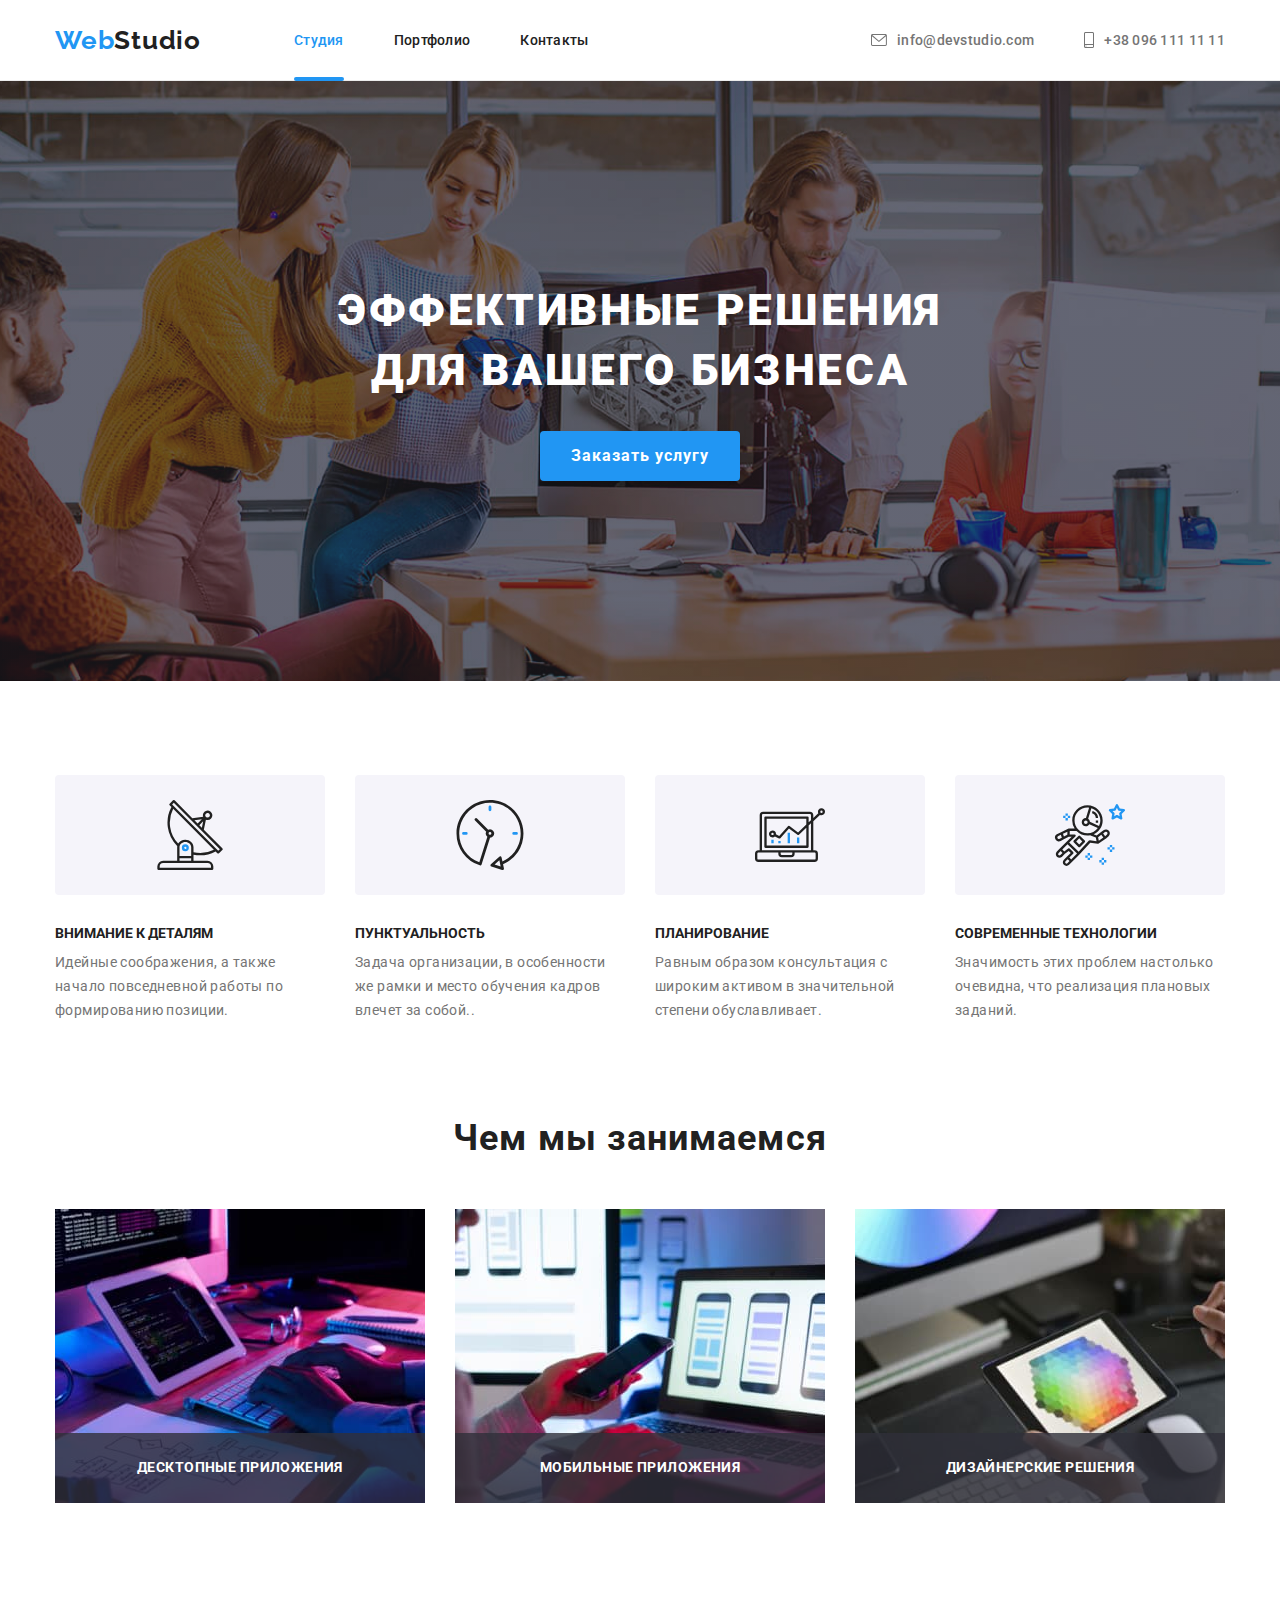
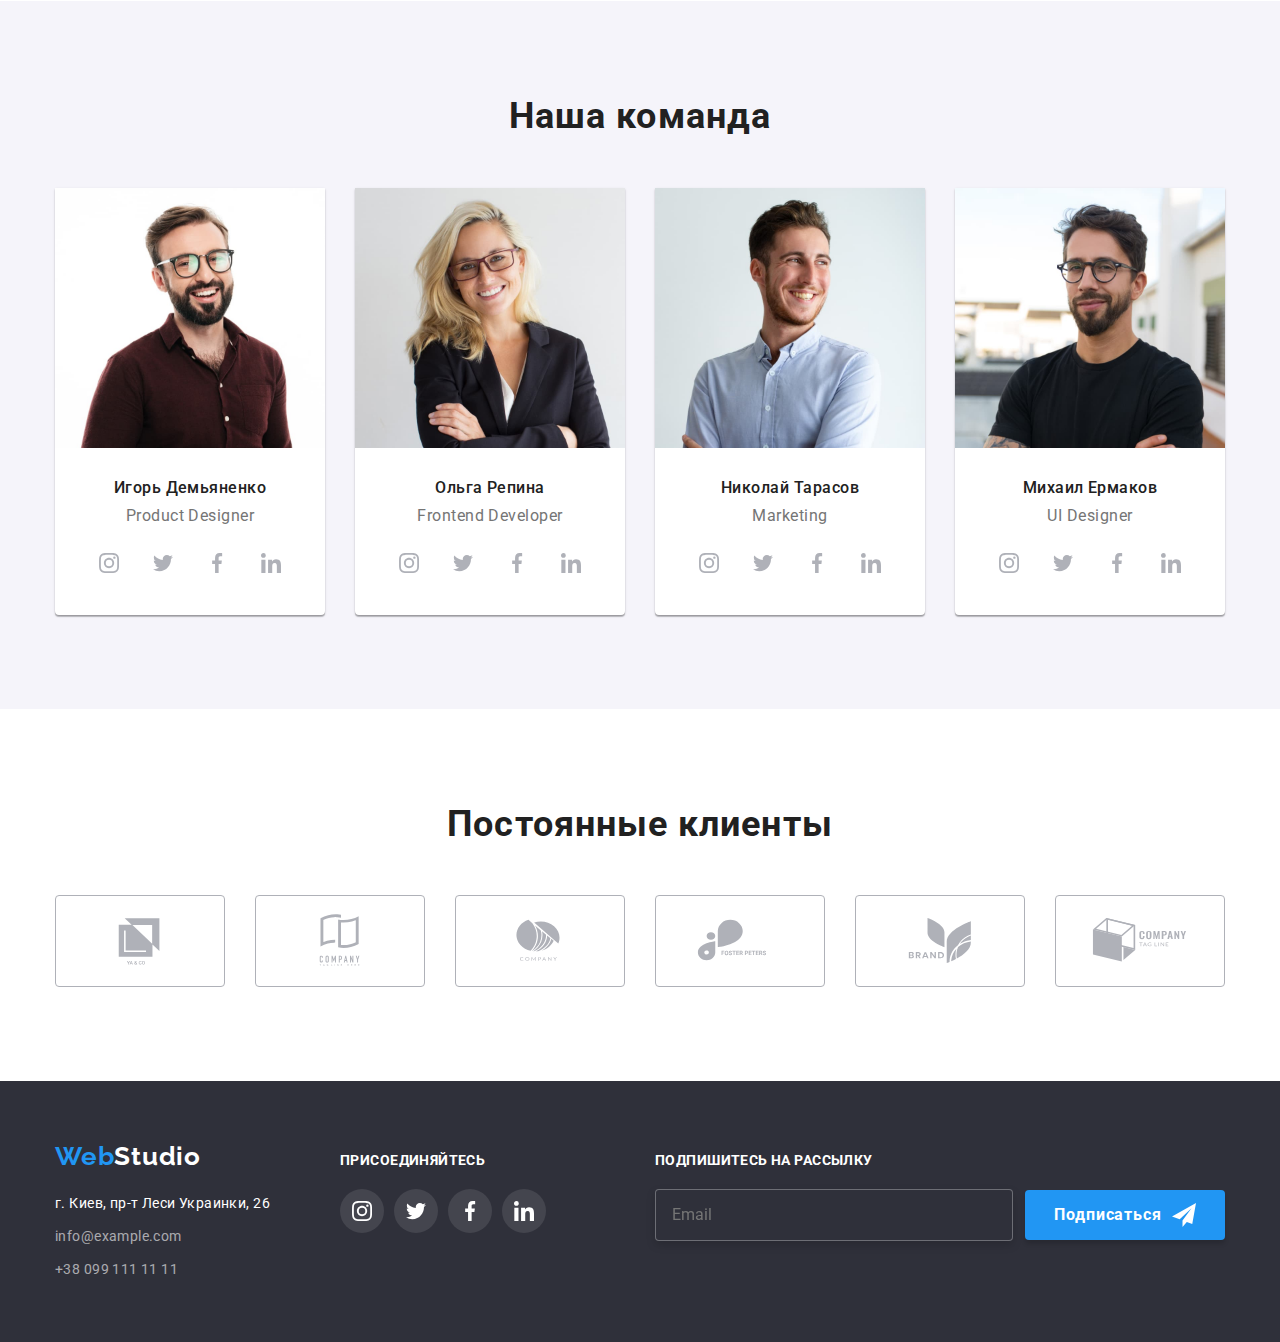
==== commit 1cff4c89: "ДЗ№6" ====
--- a/index.html
+++ b/index.html
@@ -35,7 +35,7 @@
           </ul>
     </div>
   </header>
-    <main>
+  <main>
       <section class="main-dark-bg">
          <div class="main-hero hero section-hero">       
           <h1 class="main-title">ЭФФЕКТИВНЫЕ РЕШЕНИЯ<br>ДЛЯ ВАШЕГО БИЗНЕСА</h1>
@@ -311,7 +311,7 @@
               </ul>
            </div>      
       </section>
-    </main>
+  </main>
     <footer class="ftr-dark-bg">
       <div class="container footer-flex">
         <div>
@@ -433,12 +433,4 @@
     </div>
     <script src="./js/modal.js"></script> 
 </body>
-</html>
-
-
-<svg class="">
-  <use class="form-icon" href="./img/icons/sprite-form.svg#icon-user"></use>
-  </svg>
-            
-
-          +</html>       --- a/css/styles.css
+++ b/css/styles.css
@@ -164,10 +164,8 @@
 
 .link:hover,
 .link:focus {
-  color: var(--object-color);
-  transition-duration: 250ms;
-    transition-property: color;
-    transition-timing-function: cubic-bezier(0.4, 0, 0.2, 1);
+    color: var(--object-color);
+    
 }
 .button:hover,
 .button:focus {
@@ -176,9 +174,6 @@
   box-shadow:   0px 2px 2px 0px rgba(0, 0, 0, 0.12),
                 0px 1px 2px 0px rgba(0, 0, 0, 0.08),
                 0px 3px 1px 0px rgba(0, 0, 0, 0.1);
-  transition-duration: 250ms;
-    transition-property: color, background-color, box-shadow;
-    transition-timing-function: cubic-bezier(0.4, 0, 0.2, 1);              
 }
 
 .main-title {
@@ -419,7 +414,6 @@
     margin-bottom: 50px;
  }
 
-
 .card-portf {
     margin-bottom: -1px;
 }
@@ -442,6 +436,9 @@
 
  .link-card {
     position: relative;
+    transition-duration: 250ms;
+    transition-property: box-shadow;
+    transition-timing-function: cubic-bezier(0.4, 0, 0.2, 1);
  }
  
 .card-portf {
@@ -455,10 +452,7 @@
     box-shadow:  0px 1px 1px rgba(0, 0, 0, 0.12), 
                   0px 4px 4px rgba(0, 0, 0, 0.06),
                    1px 4px 6px rgba(0, 0, 0, 0.16);
-    transition-duration: 250ms;
-    transition-property: box-shadow;
-    transition-timing-function: cubic-bezier(0.4, 0, 0.2, 1);
-}
+ }
 .overlay-text {
     opacity: 0;
     position: absolute;
@@ -470,6 +464,7 @@
     background-color: rgba(33, 150, 243, 0.9);
     transform: translateY(100%);
     transition-duration: 250ms;
+    transition-property: opacity, transform;
     transition-timing-function: cubic-bezier(0.4, 0, 0.2, 1);
 }
 
@@ -477,9 +472,6 @@
 .link-card:focus .overlay-text {
     opacity: 1;
     transform: translateY(0%);
-    transition-duration: 250ms;
-    transition-property: opacity, transform;
-    transition-timing-function: cubic-bezier(0.4, 0, 0.2, 1);
  }
 
 .card-title {
@@ -516,28 +508,22 @@
     margin-block-start: 0px;
     margin-block-end: 0px;
 }
-/*.social-icons-team {
-    padding-bottom: 30px;
-}*/
 .social-icons-svg {
     width: 20px;
     height: 20px;
     fill: rgba(175, 177, 184, 1);
+    transition-duration: 250ms;
+    transition-property:  fill; 
+    transition-timing-function: cubic-bezier(0.4, 0, 0.2, 1);
    }
 
 .social-icons-link:hover .social-icons-svg,
 .social-icons-link:focus .social-icons-svg {
       fill: var(--brand-color);
-      transition-duration: 250ms;
-    transition-property:  fill; 
-    transition-timing-function: cubic-bezier(0.4, 0, 0.2, 1);
 }
 .social-icons-link:hover,
 .social-icons-link:focus {
      background-color:  var(--object-color);
-     transition-duration: 250ms;
-    transition-property: background-color;
-    transition-timing-function: cubic-bezier(0.4, 0, 0.2, 1);
 }
 
 .social-icons-link {
@@ -548,7 +534,7 @@
     height: 44px;
     border-radius: 50%;
     transition-duration: 250ms;
-    transition-property: color, background-color;
+    transition-property: color, fill, background-color;
     transition-timing-function: cubic-bezier(0.4, 0, 0.2, 1);
 }
 
@@ -599,9 +585,6 @@
 .client-link:focus  {
     fill:  var(--object-color);
     border-color: var(--object-color);
-    transition-duration: 250ms;
-    transition-property:  fill, border-color;
-    transition-timing-function: cubic-bezier(0.4, 0, 0.2, 1);
 }
 
 .ftr-dark-bg {
@@ -652,19 +635,21 @@
     line-height: 1.25;
     color: rgba(255, 255, 255, 0.6);
     background-color: var(--dark-bg);
+    outline: none;
     border: 1px solid rgba(255, 255, 255, 0.3);
     filter: drop-shadow(0px 4px 4px rgba(0, 0, 0, 0.15));
     border-radius: 4px;
     padding-top: 15px;
     padding-bottom: 15px;
     padding-left: 16px;
-
+    transition-property: border;
+    transition-duration: 250ms;
+    transition-timing-function: cubic-bezier(0.4, 0, 0.2, 1);
 }
 
 .ftr-input-email:focus {
-    transition-property: outline;
-    transition-duration: 250ms;
-    transition-timing-function: cubic-bezier(0.4, 0, 0.2, 1);
+    border: 1px solid var(--object-color);
+    color: var(--white-color);
 } 
 
 .ftr-button-send {
@@ -713,9 +698,9 @@
     opacity: 0;
     visibility: hidden;
     pointer-events: none;
-  }
-
-  .modal-btn-close {
+}
+
+.modal-btn-close {
     cursor: pointer;
     position: absolute;
     width: 30px;
@@ -725,18 +710,18 @@
     border-radius: 50%;
     background: #FFFFFF;
     border: 1px solid rgba(0, 0, 0, 0.1);
-   
-    
-    
-    
-    
-  }
+    transition-duration: 250ms;
+    transition-property:  background-image; 
+    transition-timing-function: cubic-bezier(0.4, 0, 0.2, 1);
+}
   
 .btn-close-cross {
     width: 11px;
     height: 11px;
     background-image: url(../img/icons/crossX.svg);
-   
+   transition-duration: 250ms;
+    transition-property: opacity,  visibility; 
+    transition-timing-function: cubic-bezier(0.4, 0, 0.2, 1);
 }
 .modal-btn-close:hover,
 .modal-btn-close:focus  {
@@ -745,19 +730,14 @@
     background-repeat: no-repeat;
     background-position: center;
     background-size: auto;
-    transition-duration: 250ms;
-    transition-property:  background-image; 
-    transition-timing-function: cubic-bezier(0.4, 0, 0.2, 1);
+    
  }
- .modal-btn-close:hover .btn-close-cross ,
-  .modal-btn-close:focus .btn-close-cross    {
+.modal-btn-close:hover .btn-close-cross,
+.modal-btn-close:focus .btn-close-cross  {
     opacity: 0;
     visibility: hidden;
-    transition-duration: 250ms;
-    transition-property: opacity,  visibility; 
-    transition-timing-function: cubic-bezier(0.4, 0, 0.2, 1);
-    
-  }
+}
+
 .modal-title {
     margin-bottom: 12px;
     font-weight: bold;
@@ -795,6 +775,9 @@
     width: 12px;
     height: 12px;
     fill: rgba(33, 33, 33, 1);
+    transition-duration: 250ms;
+    transition-property:  fill; 
+    transition-timing-function: cubic-bezier(0.4, 0, 0.2, 1);
 }
 
 .form-label {
@@ -813,20 +796,16 @@
     border: 1px solid rgba(33, 33, 33, 0.2); 
     border-radius: 4px;
     padding-left: 42px;
+    transition-duration: 250ms;
+    transition-property:  border; 
+    transition-timing-function: cubic-bezier(0.4, 0, 0.2, 1);
 }
 .form-input:focus +.modal-form-icon { 
     fill: var(--object-color);
-    transition-duration: 250ms;
-    transition-property:  fill; 
-    transition-timing-function: cubic-bezier(0.4, 0, 0.2, 1);
-    
 }
 .form-input:focus {
     outline: none; 
     border: 1px solid var(--object-color);
-    transition-duration: 250ms;
-    transition-property:  border; 
-    transition-timing-function: cubic-bezier(0.4, 0, 0.2, 1)
 }
 
 .form-comment {
@@ -841,15 +820,17 @@
     color: rgba(117, 117, 117, 0.5);
     padding: 12px 16px;
     resize:  none;
-}
+    transition-duration: 250ms;
+    transition-property:  border, content; 
+    transition-timing-function: cubic-bezier(0.4, 0, 0.2, 1);
+}
+
 
 .form-comment:focus {
     outline: none; 
     border: 1px solid var(--object-color);
-    transition-duration: 250ms;
-    transition-property:  border; 
-    transition-timing-function: cubic-bezier(0.4, 0, 0.2, 1);
-}
+    color: #212121;
+ }   
 
 .form-button {
     display: block;
@@ -900,19 +881,16 @@
     border: 2px solid rgba(33, 33, 33, 1);
     border-radius: 4px;
     transform: translateX(-23px);
-    
+    transition-property: border ; 
+    transition-duration: 250ms;
+    transition-timing-function: cubic-bezier(0.4, 0, 0.2, 1);
 }
 .checkbox-input:checked +.form-icon-check {
     border-color: transparent;
     background-size: contain;
     background-origin: border-box; 
     background-image: url(../img/icons/icon-check.svg);
-    transition-duration: 250ms;
-    transition-property: border; 
-    transition-timing-function: cubic-bezier(0.4, 0, 0.2, 1);
-    
-}
-
+}
 .form-check-link {
     font-size: 14px;
     line-height: 1.71;
